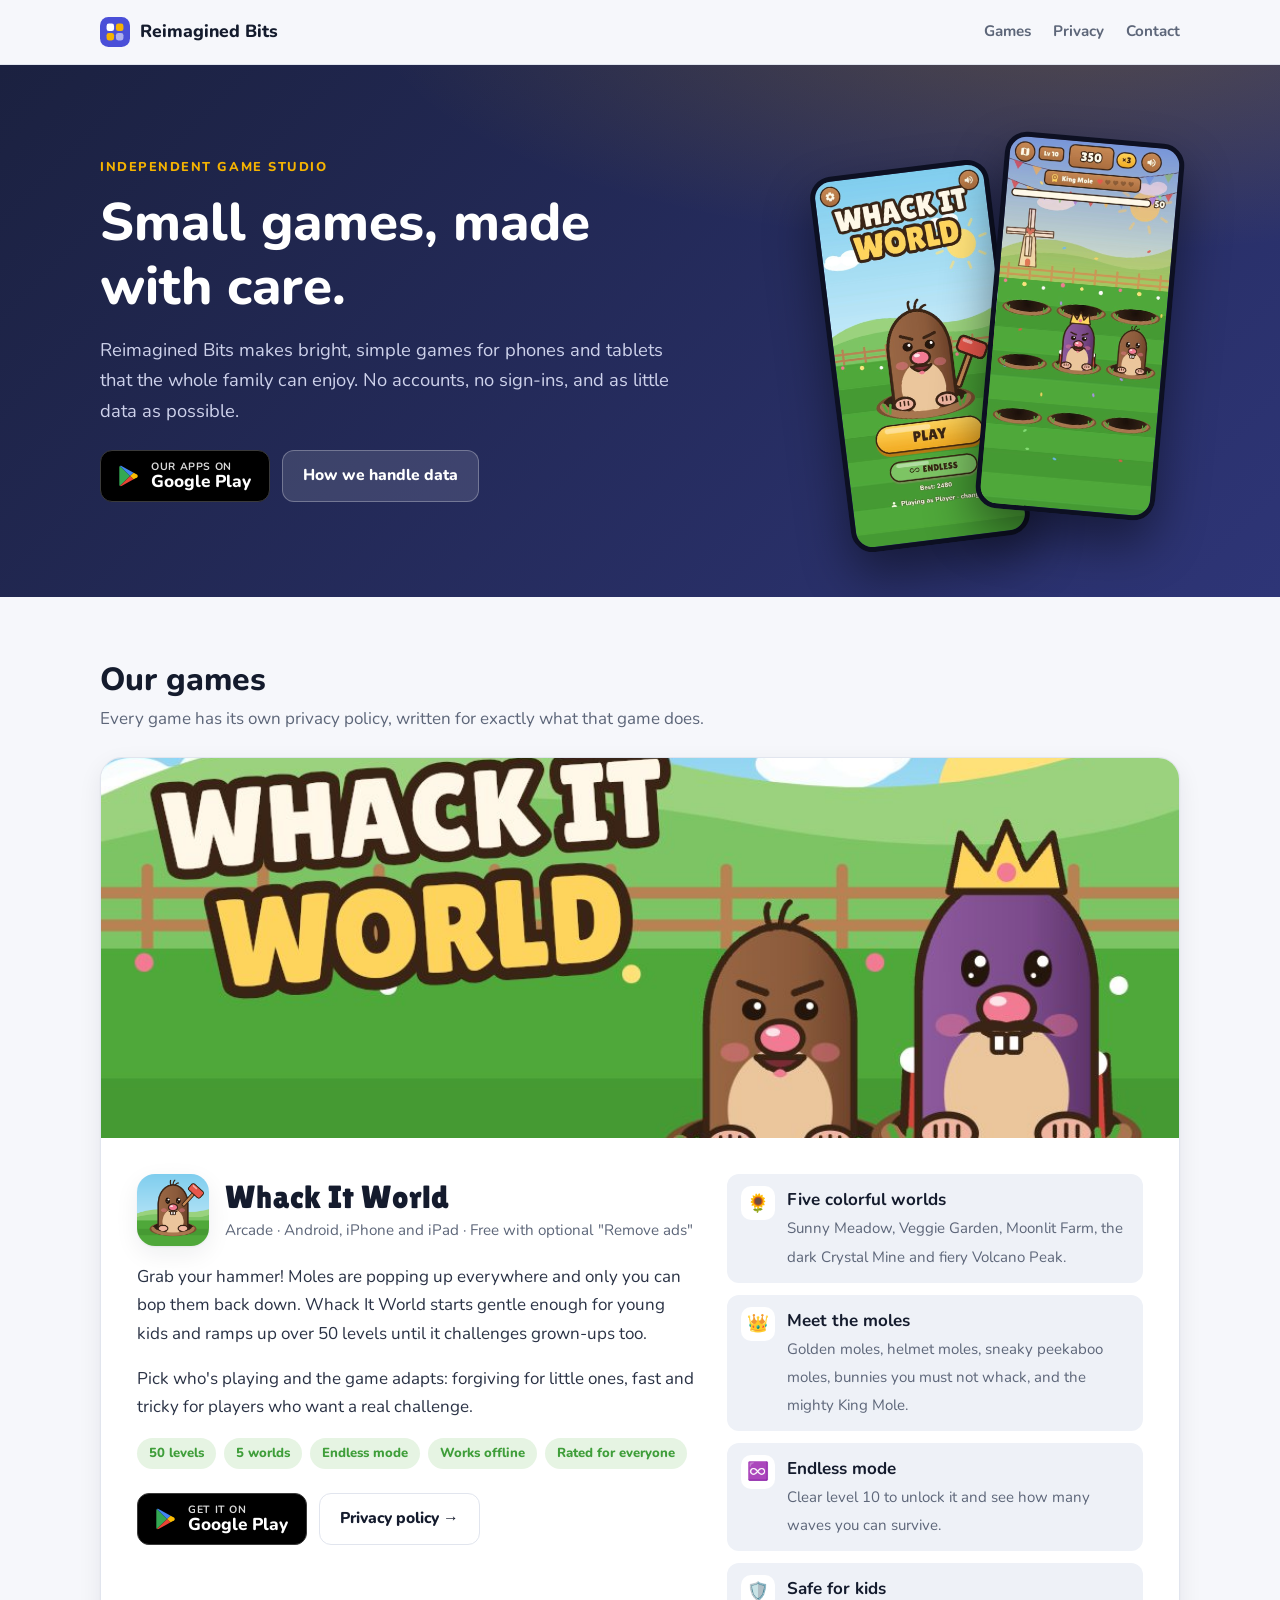
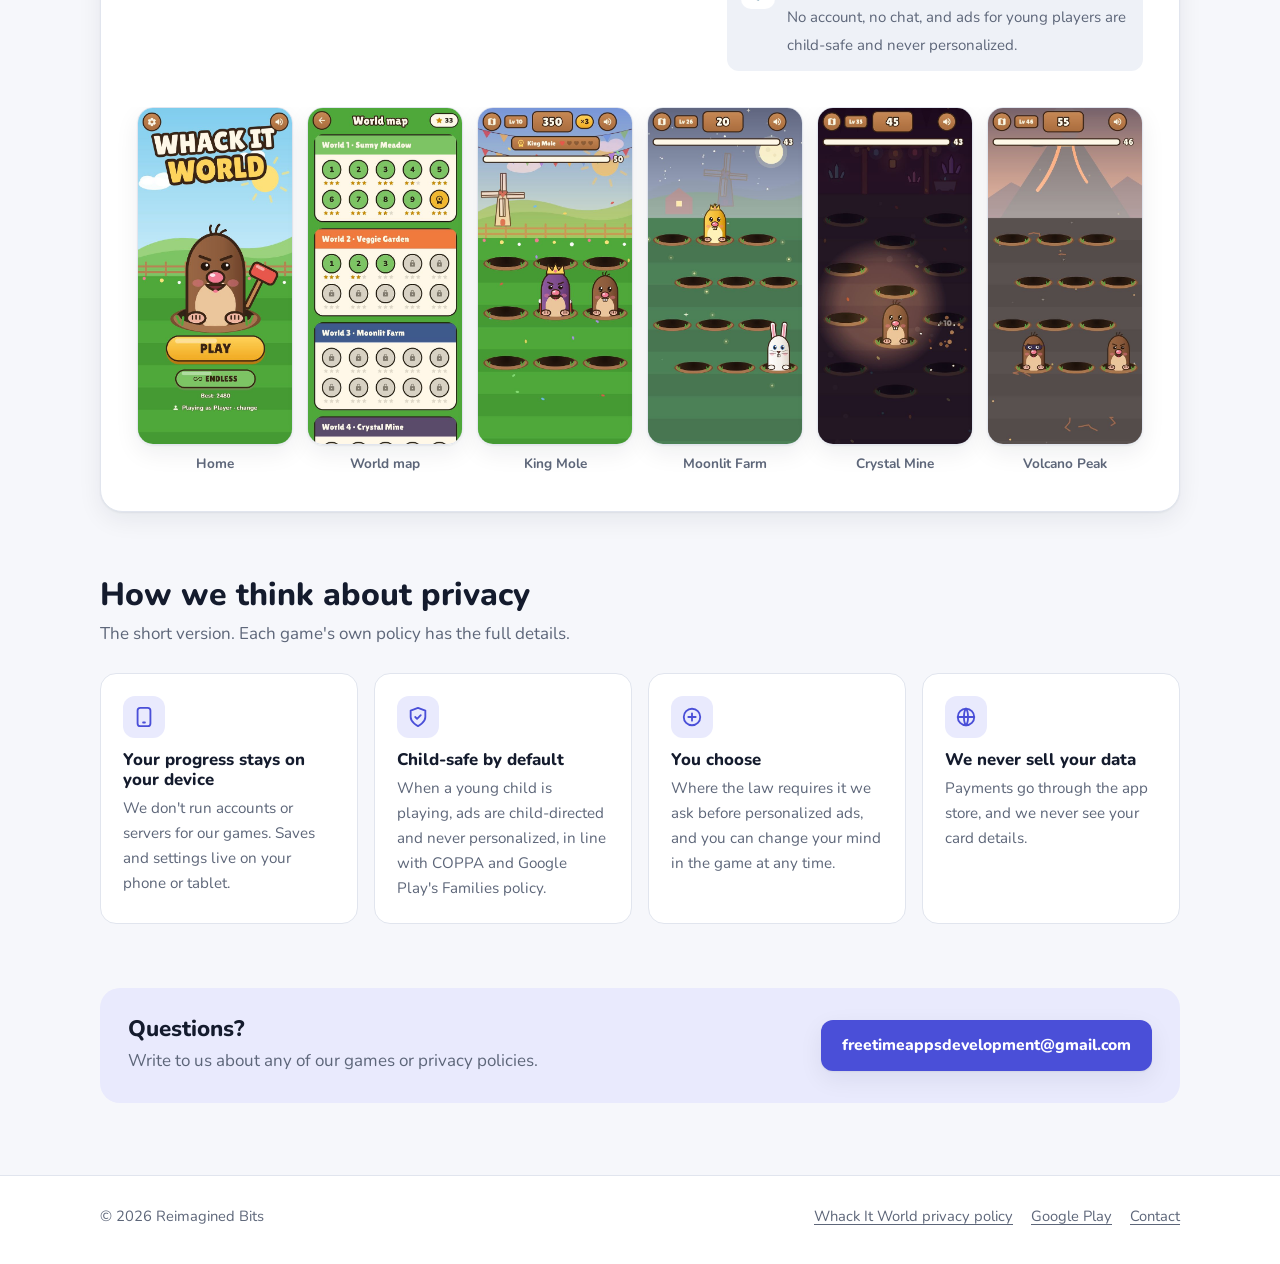
==== index.html @ 99eece85 "Redesign the index and Whack It World policy pages Index: Reimagined Bits header and hero, a Whack I" ====
<!doctype html>
<html lang="en">
<head>
  <meta charset="utf-8">
  <meta name="viewport" content="width=device-width, initial-scale=1">
  <title>Reimagined Bits · Games and privacy</title>
  <meta name="description" content="Reimagined Bits makes family-friendly games for phones and tablets. Find our games and their privacy policies here.">
  <meta property="og:title" content="Reimagined Bits">
  <meta property="og:description" content="Family-friendly games for phones and tablets, and their privacy policies.">
  <meta property="og:image" content="whack-it-world/img/feature.jpg">
  <link rel="icon" href="whack-it-world/img/icon-64.png">
  <link rel="preload" href="assets/fonts/nunito-400.woff2" as="font" type="font/woff2" crossorigin>
  <link rel="stylesheet" href="assets/style.css">
</head>
<body>
<a class="skip" href="#main">Skip to content</a>

<header class="site-header">
  <div class="wrap">
    <a class="brand" href="./" aria-label="Reimagined Bits home">
      <svg viewBox="0 0 32 32" aria-hidden="true"><rect width="32" height="32" rx="9" fill="#4a4fd8"/><rect x="7" y="7" width="8" height="8" rx="2.5" fill="#fff"/><rect x="17" y="7" width="8" height="8" rx="2.5" fill="#f5b301"/><rect x="7" y="17" width="8" height="8" rx="2.5" fill="#f5b301"/><rect x="17" y="17" width="8" height="8" rx="2.5" fill="#fff" opacity=".55"/></svg>
      Reimagined Bits
    </a>
    <nav class="nav" aria-label="Main">
      <a href="#games">Games</a>
      <a href="#privacy">Privacy</a>
      <a class="hide-sm" href="#contact">Contact</a>
    </nav>
  </div>
</header>

<main id="main">
  <section class="hero">
    <div class="wrap">
      <div>
      <span class="eyebrow">Independent game studio</span>
      <h1>Small games, made with care.</h1>
      <p>Reimagined Bits makes bright, simple games for phones and tablets that the whole family can enjoy. No accounts, no sign-ins, and as little data as possible.</p>
      <div class="actions">
        <a class="btn btn-play" href="https://play.google.com/store/apps/developer?id=Reimagined+Bits" rel="noopener">
          <svg viewBox="0 0 24 24" aria-hidden="true"><path d="M4.5 2.8 14 12l-9.5 9.2c-.3-.2-.5-.6-.5-1V3.8c0-.4.2-.8.5-1Z" fill="#34a853"/><path d="m17.2 8.9-3.2 3.1L4.5 2.8l.2-.1c.4-.2.9-.2 1.3 0Z" fill="#4285f4"/><path d="m17.2 15.1-11.2 6.2c-.4.2-.9.2-1.3 0l-.2-.1L14 12Z" fill="#ea4335"/><path d="M20.3 10.6c.9.5.9 2.3 0 2.8l-3.1 1.7L14 12l3.2-3.1Z" fill="#fbbc04"/></svg>
          <div><small>Our apps on</small><span>Google Play</span></div>
        </a>
        <a class="btn btn-light" href="#privacy">How we handle data</a>
      </div>
      </div>
      <div class="hero-art" aria-hidden="true">
        <img src="whack-it-world/img/shot-home.jpg" alt="" width="540" height="1169">
        <img src="whack-it-world/img/shot-king.jpg" alt="" width="540" height="1169">
      </div>
    </div>
  </section>

  <section id="games" class="section">
    <div class="wrap">
      <div class="section-head">
        <h2>Our games</h2>
        <p>Every game has its own privacy policy, written for exactly what that game does.</p>
      </div>

      <article class="game-card">
        <div class="banner"><img src="whack-it-world/img/feature.jpg" alt="Whack It World title art: a brown mole and the purple King Mole popping out of their holes in a sunny meadow" width="1024" height="500"></div>
        <div class="game-body">
          <div>
            <div class="game-title">
              <img src="whack-it-world/img/icon.png" alt="" width="72" height="72">
              <div>
                <h3>Whack It World</h3>
                <p class="sub">Arcade · Android, iPhone and iPad · Free with optional "Remove ads"</p>
              </div>
            </div>
            <p>Grab your hammer! Moles are popping up everywhere and only you can bop them back down. Whack It World starts gentle enough for young kids and ramps up over 50 levels until it challenges grown-ups too.</p>
            <p>Pick who's playing and the game adapts: forgiving for little ones, fast and tricky for players who want a real challenge.</p>
            <ul class="tags">
              <li>50 levels</li><li>5 worlds</li><li>Endless mode</li><li>Works offline</li><li>Rated for everyone</li>
            </ul>
            <div class="actions">
              <a class="btn btn-play" href="https://play.google.com/store/apps/details?id=com.reimaginedbits.whackitworld" rel="noopener">
                <svg viewBox="0 0 24 24" aria-hidden="true"><path d="M4.5 2.8 14 12l-9.5 9.2c-.3-.2-.5-.6-.5-1V3.8c0-.4.2-.8.5-1Z" fill="#34a853"/><path d="m17.2 8.9-3.2 3.1L4.5 2.8l.2-.1c.4-.2.9-.2 1.3 0Z" fill="#4285f4"/><path d="m17.2 15.1-11.2 6.2c-.4.2-.9.2-1.3 0l-.2-.1L14 12Z" fill="#ea4335"/><path d="M20.3 10.6c.9.5.9 2.3 0 2.8l-3.1 1.7L14 12l3.2-3.1Z" fill="#fbbc04"/></svg>
                <div><small>Get it on</small><span>Google Play</span></div>
              </a>
              <a class="btn btn-ghost" href="whack-it-world/">Privacy policy &rarr;</a>
            </div>
          </div>
          <ul class="features">
            <li><span class="dot" aria-hidden="true">🌻</span><div><b>Five colorful worlds</b><span>Sunny Meadow, Veggie Garden, Moonlit Farm, the dark Crystal Mine and fiery Volcano Peak.</span></div></li>
            <li><span class="dot" aria-hidden="true">👑</span><div><b>Meet the moles</b><span>Golden moles, helmet moles, sneaky peekaboo moles, bunnies you must not whack, and the mighty King Mole.</span></div></li>
            <li><span class="dot" aria-hidden="true">♾️</span><div><b>Endless mode</b><span>Clear level 10 to unlock it and see how many waves you can survive.</span></div></li>
            <li><span class="dot" aria-hidden="true">🛡️</span><div><b>Safe for kids</b><span>No account, no chat, and ads for young players are child-safe and never personalized.</span></div></li>
          </ul>
        </div>
        <div class="shots" role="list" aria-label="Whack It World screenshots">
          <figure role="listitem"><img src="whack-it-world/img/shot-home.jpg" alt="Home screen with the Play and Endless buttons" width="540" height="1169" loading="lazy"><figcaption>Home</figcaption></figure>
          <figure role="listitem"><img src="whack-it-world/img/shot-map.jpg" alt="World map with levels and stars" width="540" height="1169" loading="lazy"><figcaption>World map</figcaption></figure>
          <figure role="listitem"><img src="whack-it-world/img/shot-king.jpg" alt="King Mole boss level in Sunny Meadow" width="540" height="1169" loading="lazy"><figcaption>King Mole</figcaption></figure>
          <figure role="listitem"><img src="whack-it-world/img/shot-night.jpg" alt="Moonlit Farm level at night with a bunny" width="540" height="1169" loading="lazy"><figcaption>Moonlit Farm</figcaption></figure>
          <figure role="listitem"><img src="whack-it-world/img/shot-mine.jpg" alt="Crystal Mine level lit by a lantern" width="540" height="1169" loading="lazy"><figcaption>Crystal Mine</figcaption></figure>
          <figure role="listitem"><img src="whack-it-world/img/shot-volcano.jpg" alt="Volcano Peak level" width="540" height="1169" loading="lazy"><figcaption>Volcano Peak</figcaption></figure>
        </div>
      </article>
      <!-- Add the next game here: copy the <article class="game-card"> block above. -->
    </div>
  </section>

  <section id="privacy" class="section">
    <div class="wrap">
      <div class="section-head">
        <h2>How we think about privacy</h2>
        <p>The short version. Each game's own policy has the full details.</p>
      </div>
      <div class="grid">
        <div class="tile">
          <div class="ico"><svg viewBox="0 0 24 24" fill="none" stroke="currentColor" stroke-width="2" stroke-linecap="round" stroke-linejoin="round" aria-hidden="true"><rect x="5" y="2" width="14" height="20" rx="3"/><path d="M11 18h2"/></svg></div>
          <h3>Your progress stays on your device</h3>
          <p>We don't run accounts or servers for our games. Saves and settings live on your phone or tablet.</p>
        </div>
        <div class="tile">
          <div class="ico"><svg viewBox="0 0 24 24" fill="none" stroke="currentColor" stroke-width="2" stroke-linecap="round" stroke-linejoin="round" aria-hidden="true"><path d="M12 22s8-4 8-10V5l-8-3-8 3v7c0 6 8 10 8 10Z"/><path d="m9 12 2 2 4-4"/></svg></div>
          <h3>Child-safe by default</h3>
          <p>When a young child is playing, ads are child-directed and never personalized, in line with COPPA and Google Play's Families policy.</p>
        </div>
        <div class="tile">
          <div class="ico"><svg viewBox="0 0 24 24" fill="none" stroke="currentColor" stroke-width="2" stroke-linecap="round" stroke-linejoin="round" aria-hidden="true"><circle cx="12" cy="12" r="9"/><path d="M8 12h8M12 8v8"/></svg></div>
          <h3>You choose</h3>
          <p>Where the law requires it we ask before personalized ads, and you can change your mind in the game at any time.</p>
        </div>
        <div class="tile">
          <div class="ico"><svg viewBox="0 0 24 24" fill="none" stroke="currentColor" stroke-width="2" stroke-linecap="round" stroke-linejoin="round" aria-hidden="true"><path d="M3 12h18M12 3c3 3.5 3 14.5 0 18M12 3c-3 3.5-3 14.5 0 18"/><circle cx="12" cy="12" r="9"/></svg></div>
          <h3>We never sell your data</h3>
          <p>Payments go through the app store, and we never see your card details.</p>
        </div>
      </div>
    </div>
  </section>

  <section id="contact" class="section">
    <div class="wrap">
      <div class="contact-card">
        <div>
          <h2>Questions?</h2>
          <p>Write to us about any of our games or privacy policies.</p>
        </div>
        <a class="btn btn-primary" href="mailto:freetimeappsdevelopment@gmail.com">freetimeappsdevelopment@gmail.com</a>
      </div>
    </div>
  </section>
</main>

<footer class="site-footer">
  <div class="wrap">
    <div>© 2026 Reimagined Bits</div>
    <div class="links">
      <a href="whack-it-world/">Whack It World privacy policy</a>
      <a href="https://play.google.com/store/apps/developer?id=Reimagined+Bits" rel="noopener">Google Play</a>
      <a href="mailto:freetimeappsdevelopment@gmail.com">Contact</a>
    </div>
  </div>
</footer>
</body>
</html>
---- assets/style.css ----
/* Reimagined Bits privacy pages. One stylesheet for the index and every app policy. */

@font-face { font-family: "Nunito"; font-weight: 400; font-display: swap; src: url("fonts/nunito-400.woff2") format("woff2"); }
@font-face { font-family: "Nunito"; font-weight: 700; font-display: swap; src: url("fonts/nunito-700.woff2") format("woff2"); }
@font-face { font-family: "Nunito"; font-weight: 800; font-display: swap; src: url("fonts/nunito-800.woff2") format("woff2"); }
@font-face { font-family: "Lilita One"; font-weight: 400; font-display: swap; src: url("fonts/lilita-one.woff2") format("woff2"); }

:root {
  --bg: #f6f7fb;
  --surface: #ffffff;
  --surface-2: #eef1f7;
  --ink: #141b2d;
  --text: #2a3245;
  --muted: #5d6679;
  --border: #e1e5ee;
  --brand: #4a4fd8;
  --brand-ink: #ffffff;
  --brand-soft: #e9eafd;
  --accent: #f5b301;
  --game: #3f9e3a;
  --game-soft: #e6f4e3;
  --hero-from: #1b2140;
  --hero-to: #2e3577;
  --shadow: 0 1px 2px rgba(20, 27, 45, .06), 0 8px 24px rgba(20, 27, 45, .07);
  --radius: 16px;
  --font: "Nunito", -apple-system, BlinkMacSystemFont, "Segoe UI", Roboto, Helvetica, Arial, sans-serif;
  --display: "Lilita One", var(--font);
  color-scheme: light dark;
}
@media (prefers-color-scheme: dark) {
  :root {
    --bg: #0f1320;
    --surface: #171c2c;
    --surface-2: #1f2538;
    --ink: #f2f4fa;
    --text: #d5dae6;
    --muted: #9aa3b8;
    --border: #2a3147;
    --brand: #8f93ff;
    --brand-ink: #10132a;
    --brand-soft: #232859;
    --game: #7fd17a;
    --game-soft: #1b2e22;
    --hero-from: #0b0e1a;
    --hero-to: #1d2253;
    --shadow: 0 1px 2px rgba(0, 0, 0, .3), 0 8px 24px rgba(0, 0, 0, .25);
  }
}

* { box-sizing: border-box; }
html { scroll-behavior: smooth; }
body {
  margin: 0;
  background: var(--bg);
  color: var(--text);
  font: 17px/1.65 var(--font);
  -webkit-font-smoothing: antialiased;
}
img { max-width: 100%; height: auto; display: block; }
a { color: var(--brand); text-underline-offset: 3px; }
a:hover { text-decoration-thickness: 2px; }
h1, h2, h3 { color: var(--ink); line-height: 1.2; font-weight: 800; }
.wrap { max-width: 1120px; margin: 0 auto; padding: 0 20px; }
.skip { position: absolute; left: -999px; }
.skip:focus { left: 16px; top: 12px; z-index: 10; background: var(--surface); padding: 8px 12px; border-radius: 8px; }

/* Header and footer */
.site-header {
  position: sticky; top: 0; z-index: 5;
  background: color-mix(in srgb, var(--bg) 85%, transparent);
  backdrop-filter: saturate(1.4) blur(10px);
  -webkit-backdrop-filter: saturate(1.4) blur(10px);
  border-bottom: 1px solid var(--border);
}
.site-header .wrap { display: flex; align-items: center; justify-content: space-between; height: 64px; gap: 16px; }
.brand { display: flex; align-items: center; gap: 10px; color: var(--ink); text-decoration: none; font-weight: 800; font-size: 1.1rem; white-space: nowrap; }
.brand svg { width: 30px; height: 30px; flex: none; }
.nav { display: flex; gap: 22px; font-weight: 700; font-size: .95rem; }
.nav a { color: var(--muted); text-decoration: none; }
.nav a:hover { color: var(--ink); }
@media (max-width: 560px) { .nav { gap: 14px; font-size: .9rem; } .nav .hide-sm { display: none; } }

.site-footer { margin-top: 72px; border-top: 1px solid var(--border); background: var(--surface); }
.site-footer .wrap { display: flex; flex-wrap: wrap; justify-content: space-between; gap: 16px 32px; padding-top: 28px; padding-bottom: 36px; color: var(--muted); font-size: .92rem; }
.site-footer a { color: var(--muted); }
.site-footer .links { display: flex; flex-wrap: wrap; gap: 18px; }

/* Buttons */
.btn {
  display: inline-flex; align-items: center; gap: 10px;
  padding: 12px 20px; border-radius: 12px;
  font-weight: 800; font-size: .98rem; text-decoration: none;
  border: 1px solid transparent; transition: transform .15s ease, box-shadow .15s ease;
}
.btn:hover { transform: translateY(-1px); text-decoration: none; }
.btn-primary { background: var(--brand); color: var(--brand-ink); box-shadow: var(--shadow); }
.btn-ghost { background: var(--surface); color: var(--ink); border-color: var(--border); }
.btn-light { background: rgba(255,255,255,.12); color: #fff; border-color: rgba(255,255,255,.28); }
.btn-play { background: #000; color: #fff; border-color: #3a3a3a; padding: 8px 18px 8px 14px; line-height: 1.1; }
.btn-play svg { width: 26px; height: 26px; flex: none; }
.btn-play small { display: block; font-size: .66rem; font-weight: 700; letter-spacing: .06em; text-transform: uppercase; opacity: .85; }
.btn-play span { font-size: 1.08rem; }
.actions { display: flex; flex-wrap: wrap; gap: 12px; margin-top: 24px; }

/* Index hero */
.hero {
  overflow: hidden;
  background: radial-gradient(1200px 400px at 85% -10%, rgba(245,179,1,.22), transparent 60%),
              linear-gradient(135deg, var(--hero-from), var(--hero-to));
  color: #e7e9f6;
}
.hero .wrap { padding-top: 72px; padding-bottom: 80px; }
.eyebrow { display: inline-block; font-size: .8rem; font-weight: 800; letter-spacing: .12em; text-transform: uppercase; color: var(--accent); margin-bottom: 14px; }
.hero h1 { color: #fff; font-size: clamp(2.1rem, 5vw, 3.3rem); margin: 0 0 16px; max-width: 16ch; }
.hero p { font-size: 1.15rem; max-width: 56ch; margin: 0; color: #cdd1ea; }

section { scroll-margin-top: 80px; }
.section { padding-top: 64px; }
.section-head { margin-bottom: 24px; }
.section-head h2 { font-size: clamp(1.6rem, 3vw, 2rem); margin: 0 0 6px; }
.section-head p { margin: 0; color: var(--muted); }

/* Game showcase card */
.game-card { background: var(--surface); border: 1px solid var(--border); border-radius: 22px; box-shadow: var(--shadow); overflow: hidden; }
.game-card .banner { position: relative; aspect-ratio: 1024 / 500; max-height: 380px; width: 100%; overflow: hidden; background: #8fd16a; }
.game-card .banner img { width: 100%; height: 100%; object-fit: cover; }
.game-body { display: grid; grid-template-columns: 1fr; gap: 28px; padding: 28px; }
@media (min-width: 900px) { .game-body { grid-template-columns: 1.15fr .85fr; padding: 36px; } }
.game-title { display: flex; align-items: center; gap: 16px; margin-bottom: 14px; }
.game-title img { width: 72px; height: 72px; border-radius: 18px; box-shadow: var(--shadow); }
.game-title h3 { font-family: var(--display); font-weight: 400; font-size: 2rem; margin: 0; letter-spacing: .01em; }
.game-title .sub { color: var(--muted); font-size: .95rem; margin: 2px 0 0; }
.tags { display: flex; flex-wrap: wrap; gap: 8px; margin: 16px 0 0; padding: 0; list-style: none; }
.tags li { background: var(--game-soft); color: var(--game); font-weight: 800; font-size: .82rem; padding: 5px 12px; border-radius: 999px; }
.features { list-style: none; padding: 0; margin: 0; display: grid; gap: 12px; }
.features li { display: flex; gap: 12px; align-items: flex-start; background: var(--surface-2); border-radius: 12px; padding: 12px 14px; }
.features li b { color: var(--ink); display: block; }
.features li span { color: var(--muted); font-size: .94rem; }
.features .dot { flex: none; width: 34px; height: 34px; border-radius: 10px; display: grid; place-items: center; font-size: 1.1rem; background: var(--surface); }

/* Screenshot strip */
.shots { display: grid; grid-auto-flow: column; grid-auto-columns: minmax(150px, 1fr); gap: 14px; overflow-x: auto; padding: 4px 4px 14px; scroll-snap-type: x mandatory; }
.shots figure { margin: 0; scroll-snap-align: start; }
.shots img { border-radius: 16px; border: 1px solid var(--border); box-shadow: var(--shadow); aspect-ratio: 1242 / 2688; object-fit: cover; width: 100%; }
.shots figcaption { text-align: center; font-size: .85rem; color: var(--muted); margin-top: 8px; font-weight: 700; }
.game-card .shots { padding: 0 28px 28px; }
@media (min-width: 900px) { .game-card .shots { padding: 0 36px 36px; } }

/* Principles grid */
.grid { display: grid; gap: 16px; grid-template-columns: repeat(auto-fit, minmax(230px, 1fr)); }
.tile { background: var(--surface); border: 1px solid var(--border); border-radius: var(--radius); padding: 22px; }
.tile .ico { width: 42px; height: 42px; border-radius: 12px; display: grid; place-items: center; background: var(--brand-soft); color: var(--brand); margin-bottom: 12px; }
.tile .ico svg { width: 22px; height: 22px; }
.tile h3 { font-size: 1.05rem; margin: 0 0 6px; }
.tile p { margin: 0; color: var(--muted); font-size: .95rem; }
.contact-card { display: flex; flex-wrap: wrap; align-items: center; justify-content: space-between; gap: 18px; background: var(--brand-soft); border-radius: 20px; padding: 28px; }
.contact-card h2 { margin: 0 0 4px; font-size: 1.4rem; }
.contact-card p { margin: 0; color: var(--muted); }

/* Policy page */
.policy-hero { background: linear-gradient(180deg, #8ccf5c 0%, #4ba43f 100%); color: #fff; position: relative; overflow: hidden; }
.policy-hero::after { content: ""; position: absolute; inset: auto 0 0 0; height: 38%; background: linear-gradient(180deg, transparent, rgba(0,0,0,.18)); pointer-events: none; }
.policy-hero .wrap { position: relative; z-index: 1; display: grid; gap: 28px; align-items: center; padding-top: 44px; padding-bottom: 48px; }
@media (min-width: 860px) { .policy-hero .wrap { grid-template-columns: 1fr 1fr; padding-top: 56px; padding-bottom: 60px; } }
.crumbs { font-size: .9rem; font-weight: 700; margin-bottom: 18px; }
.crumbs a { color: #fff; opacity: .9; }
.policy-hero .app { display: flex; align-items: center; gap: 14px; margin-bottom: 12px; }
.policy-hero .app img { width: 60px; height: 60px; border-radius: 16px; box-shadow: 0 6px 18px rgba(0,0,0,.2); }
.policy-hero .app span { font-family: var(--display); font-size: 1.6rem; text-shadow: 0 2px 0 rgba(0,0,0,.18); }
.policy-hero h1 { color: #fff; font-size: clamp(2rem, 4.6vw, 2.9rem); margin: 0 0 10px; text-shadow: 0 2px 0 rgba(0,0,0,.12); }
.policy-hero .dates { font-weight: 700; opacity: .95; margin: 0; }
.policy-hero .art { border-radius: 20px; overflow: hidden; box-shadow: 0 18px 40px rgba(0,0,0,.25); border: 4px solid rgba(255,255,255,.7); }

.glance { margin-top: -28px; position: relative; z-index: 2; }
.glance .grid { grid-template-columns: repeat(auto-fit, minmax(210px, 1fr)); }
.glance .tile { box-shadow: var(--shadow); }
.glance .tile .ico { background: var(--game-soft); color: var(--game); }

.policy-layout { display: grid; gap: 40px; margin-top: 48px; }
@media (min-width: 980px) { .policy-layout { grid-template-columns: 240px 1fr; } }
.toc { align-self: start; }
@media (min-width: 980px) { .toc { position: sticky; top: 88px; } }
.toc h2 { font-size: .8rem; letter-spacing: .12em; text-transform: uppercase; color: var(--muted); margin: 0 0 10px; }
.toc ol { list-style: none; margin: 0; padding: 0; border-left: 2px solid var(--border); }
.toc a { display: block; padding: 5px 0 5px 14px; margin-left: -2px; border-left: 2px solid transparent; color: var(--muted); text-decoration: none; font-weight: 700; font-size: .93rem; }
.toc a:hover { color: var(--ink); border-left-color: var(--brand); }
@media (max-width: 979px) {
  .toc { background: var(--surface); border: 1px solid var(--border); border-radius: var(--radius); padding: 18px 20px; }
  .toc ol { columns: 2; column-gap: 20px; border-left: 0; }
  .toc a { padding-left: 0; border-left: 0; margin: 0; }
}
@media (max-width: 520px) { .toc ol { columns: 1; } }

.policy { min-width: 0; }
.policy > section { background: var(--surface); border: 1px solid var(--border); border-radius: var(--radius); padding: 28px; margin-bottom: 18px; }
@media (max-width: 520px) { .policy > section { padding: 22px 18px; } }
.policy h2 { font-size: 1.45rem; margin: 0 0 12px; display: flex; align-items: center; gap: 12px; }
.policy h2 .n { flex: none; width: 32px; height: 32px; border-radius: 10px; background: var(--brand-soft); color: var(--brand); display: grid; place-items: center; font-size: .95rem; }
.policy h3 { font-size: 1.08rem; margin: 22px 0 6px; }
.policy p, .policy ul { margin: 0 0 12px; }
.policy li { margin-bottom: 6px; }
.policy .lead { font-size: 1.08rem; }
.callout { background: var(--game-soft); border-radius: 12px; padding: 14px 16px; margin: 14px 0; }
.callout b { color: var(--ink); }

.with-figure { display: grid; gap: 22px; }
@media (min-width: 720px) { .with-figure { grid-template-columns: 1fr 190px; align-items: start; } }
.with-figure figure { margin: 0; }
.with-figure img { border-radius: 14px; border: 1px solid var(--border); box-shadow: var(--shadow); max-width: 220px; margin: 0 auto; }
.with-figure figcaption { font-size: .82rem; color: var(--muted); text-align: center; margin-top: 8px; }

.table-wrap { overflow-x: auto; border: 1px solid var(--border); border-radius: 12px; margin: 14px 0; }
table { width: 100%; border-collapse: collapse; font-size: .94rem; min-width: 560px; }
th, td { text-align: left; vertical-align: top; padding: 11px 14px; border-bottom: 1px solid var(--border); }
tr:last-child td { border-bottom: 0; }
th { background: var(--surface-2); color: var(--ink); font-weight: 800; }
.pill { display: inline-block; font-size: .8rem; font-weight: 800; padding: 2px 10px; border-radius: 999px; background: var(--surface-2); color: var(--muted); white-space: nowrap; }
.pill.ok { background: var(--game-soft); color: var(--game); }

.gallery { margin-top: 56px; }

/* Index hero art: two tilted phones on wide screens */
.hero .wrap { display: grid; gap: 32px; align-items: center; }
.hero-art { display: none; position: relative; height: 380px; }
@media (min-width: 900px) {
  .hero .wrap { grid-template-columns: 1.1fr .9fr; }
  .hero-art { display: block; }
}
.hero-art img { position: absolute; width: 180px; border-radius: 22px; border: 5px solid #0d1022; box-shadow: 0 24px 50px rgba(0,0,0,.45); }
.hero-art img:first-child { right: 170px; top: 30px; transform: rotate(-7deg); }
.hero-art img:last-child { right: 10px; top: 0; transform: rotate(5deg); }

.gallery .shots { grid-auto-columns: minmax(150px, 220px); }

@media (max-width: 560px) {
  .game-body { padding: 22px 20px; }
  .game-card .shots { padding: 0 20px 22px; }
  .game-title img { width: 56px; height: 56px; border-radius: 14px; }
  .game-title h3 { font-size: 1.6rem; }
  .glance .grid { grid-template-columns: 1fr 1fr; gap: 12px; }
  .glance .tile { padding: 16px; }
  .glance .tile p { font-size: .88rem; }
}
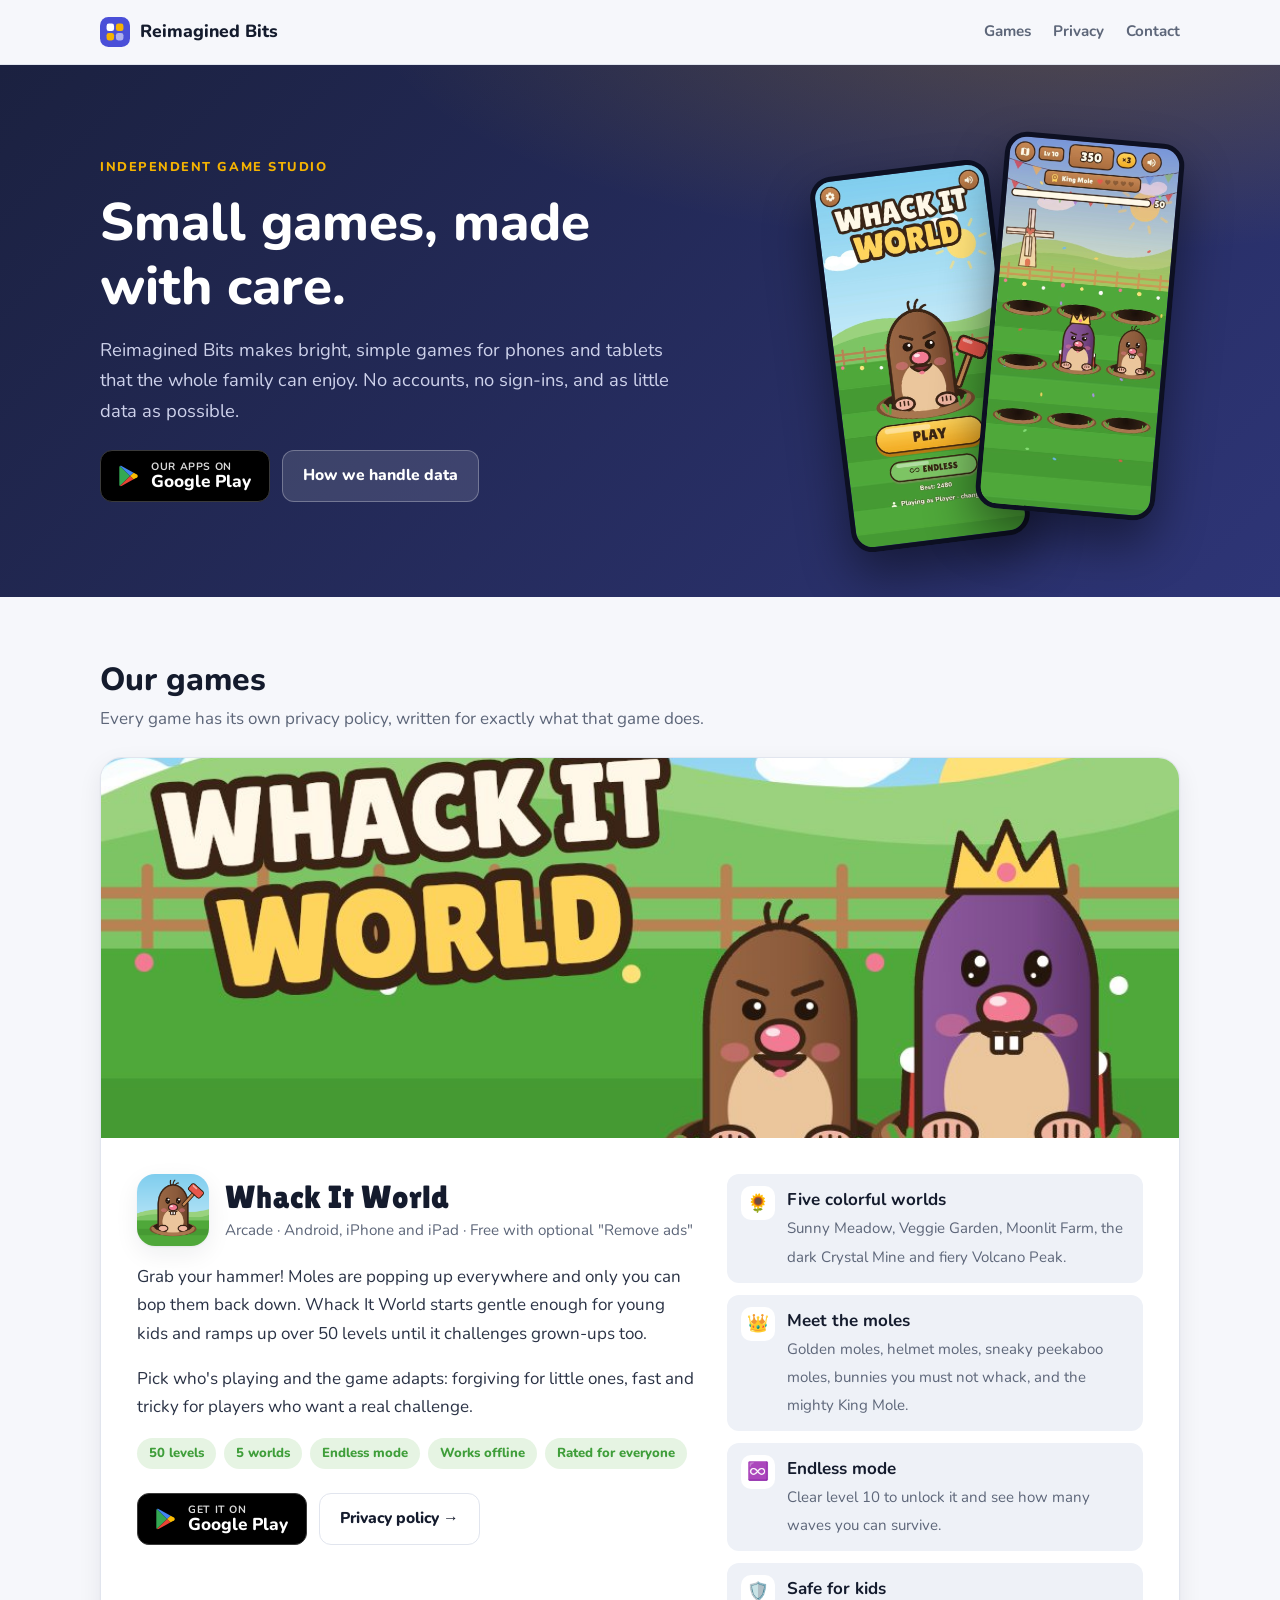
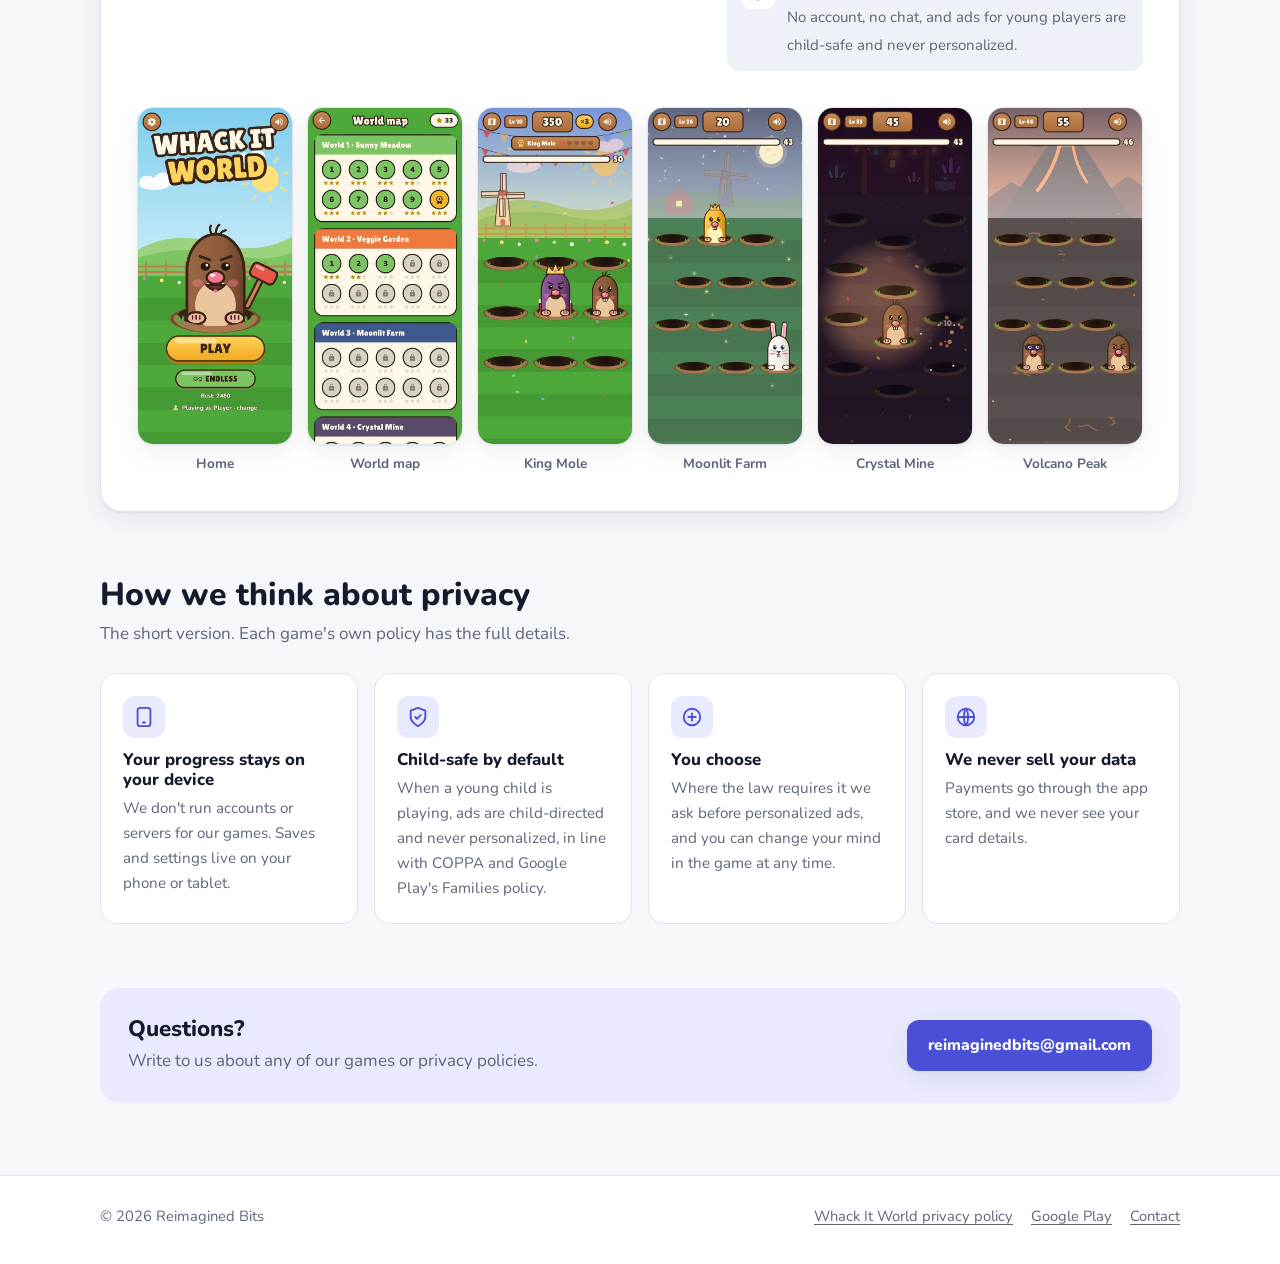
==== commit 34ceb606: "Use reimaginedbits@gmail.com as the contact email Co-Authored-By: Claude Opus 5.5 <noreply@anthropic" ====
--- a/index.html
+++ b/index.html
@@ -140,7 +140,7 @@
           <h2>Questions?</h2>
           <p>Write to us about any of our games or privacy policies.</p>
         </div>
-        <a class="btn btn-primary" href="mailto:freetimeappsdevelopment@gmail.com">freetimeappsdevelopment@gmail.com</a>
+        <a class="btn btn-primary" href="mailto:reimaginedbits@gmail.com">reimaginedbits@gmail.com</a>
       </div>
     </div>
   </section>
@@ -152,7 +152,7 @@
     <div class="links">
       <a href="whack-it-world/">Whack It World privacy policy</a>
       <a href="https://play.google.com/store/apps/developer?id=Reimagined+Bits" rel="noopener">Google Play</a>
-      <a href="mailto:freetimeappsdevelopment@gmail.com">Contact</a>
+      <a href="mailto:reimaginedbits@gmail.com">Contact</a>
     </div>
   </div>
 </footer>
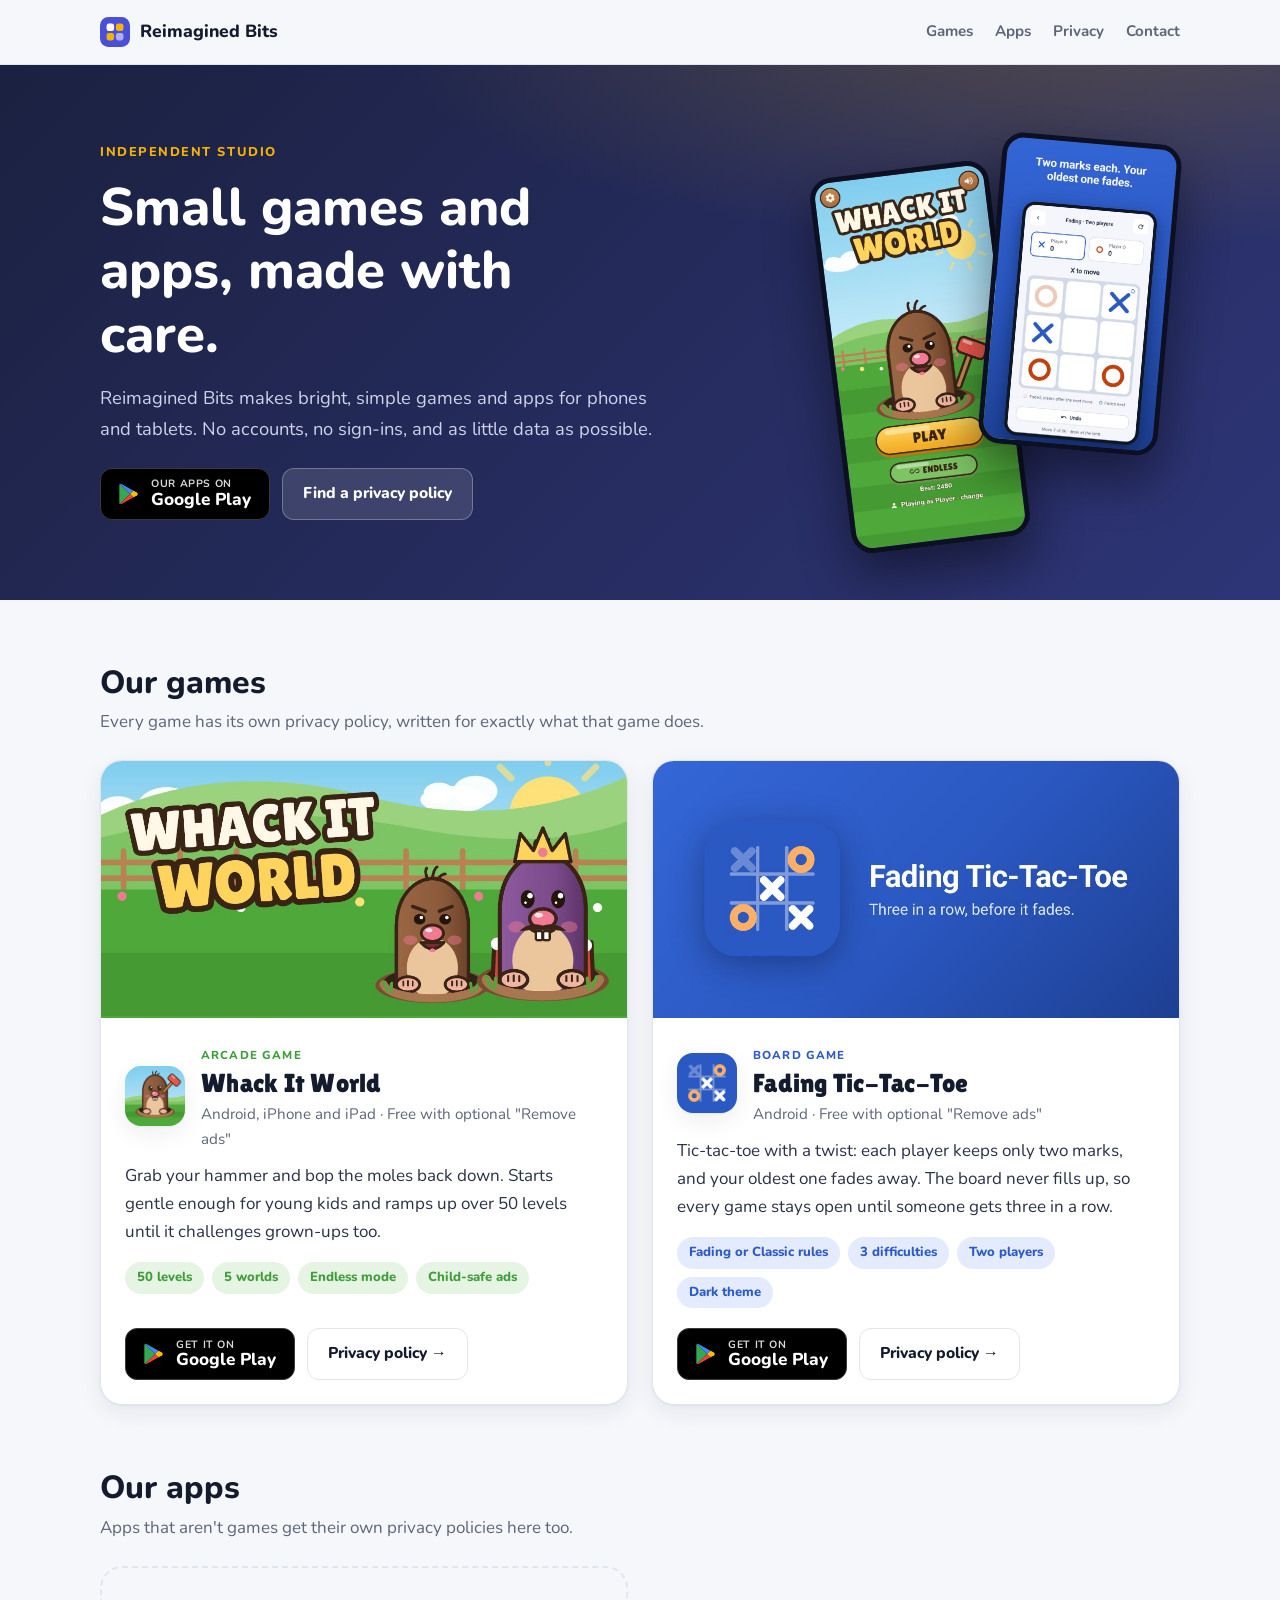
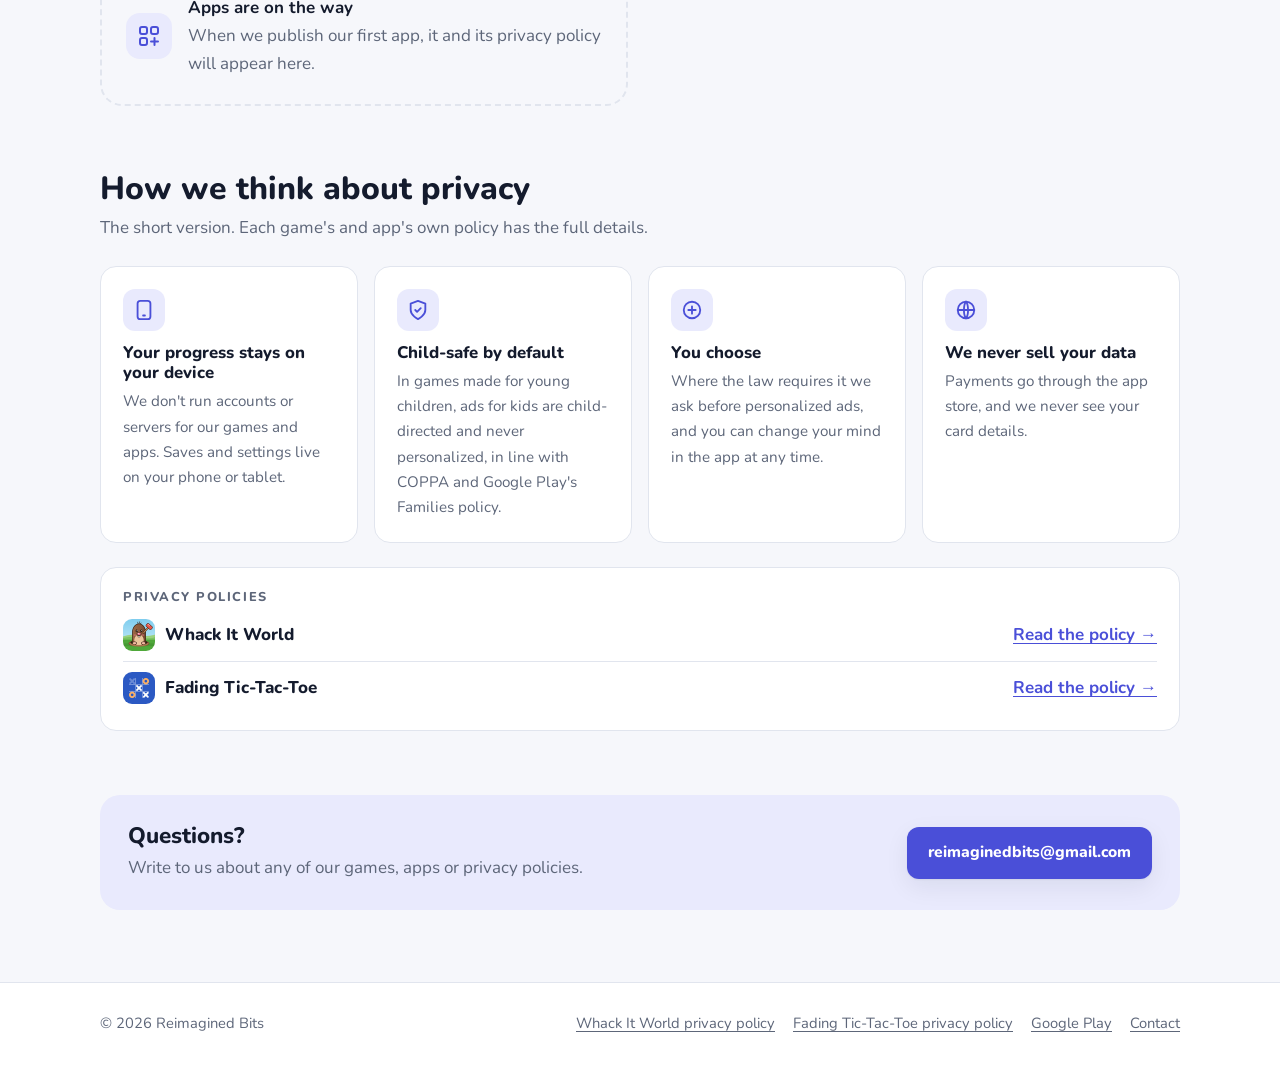
==== commit 0520d0aa: "Add Fading Tic-Tac-Toe policy and list games and apps on the index - New page fading-tic-tac-toe/ de" ====
--- a/index.html
+++ b/index.html
@@ -3,10 +3,10 @@
 <head>
   <meta charset="utf-8">
   <meta name="viewport" content="width=device-width, initial-scale=1">
-  <title>Reimagined Bits · Games and privacy</title>
-  <meta name="description" content="Reimagined Bits makes family-friendly games for phones and tablets. Find our games and their privacy policies here.">
+  <title>Reimagined Bits · Games, apps and privacy</title>
+  <meta name="description" content="Reimagined Bits makes games and apps for phones and tablets. Find them and their privacy policies here.">
   <meta property="og:title" content="Reimagined Bits">
-  <meta property="og:description" content="Family-friendly games for phones and tablets, and their privacy policies.">
+  <meta property="og:description" content="Games and apps for phones and tablets, and their privacy policies.">
   <meta property="og:image" content="whack-it-world/img/feature.jpg">
   <link rel="icon" href="whack-it-world/img/icon-64.png">
   <link rel="preload" href="assets/fonts/nunito-400.woff2" as="font" type="font/woff2" crossorigin>
@@ -23,6 +23,7 @@
     </a>
     <nav class="nav" aria-label="Main">
       <a href="#games">Games</a>
+      <a href="#apps">Apps</a>
       <a href="#privacy">Privacy</a>
       <a class="hide-sm" href="#contact">Contact</a>
     </nav>
@@ -33,20 +34,20 @@
   <section class="hero">
     <div class="wrap">
       <div>
-      <span class="eyebrow">Independent game studio</span>
-      <h1>Small games, made with care.</h1>
-      <p>Reimagined Bits makes bright, simple games for phones and tablets that the whole family can enjoy. No accounts, no sign-ins, and as little data as possible.</p>
+      <span class="eyebrow">Independent studio</span>
+      <h1>Small games and apps, made with care.</h1>
+      <p>Reimagined Bits makes bright, simple games and apps for phones and tablets. No accounts, no sign-ins, and as little data as possible.</p>
       <div class="actions">
         <a class="btn btn-play" href="https://play.google.com/store/apps/developer?id=Reimagined+Bits" rel="noopener">
           <svg viewBox="0 0 24 24" aria-hidden="true"><path d="M4.5 2.8 14 12l-9.5 9.2c-.3-.2-.5-.6-.5-1V3.8c0-.4.2-.8.5-1Z" fill="#34a853"/><path d="m17.2 8.9-3.2 3.1L4.5 2.8l.2-.1c.4-.2.9-.2 1.3 0Z" fill="#4285f4"/><path d="m17.2 15.1-11.2 6.2c-.4.2-.9.2-1.3 0l-.2-.1L14 12Z" fill="#ea4335"/><path d="M20.3 10.6c.9.5.9 2.3 0 2.8l-3.1 1.7L14 12l3.2-3.1Z" fill="#fbbc04"/></svg>
           <div><small>Our apps on</small><span>Google Play</span></div>
         </a>
-        <a class="btn btn-light" href="#privacy">How we handle data</a>
+        <a class="btn btn-light" href="#privacy">Find a privacy policy</a>
       </div>
       </div>
       <div class="hero-art" aria-hidden="true">
         <img src="whack-it-world/img/shot-home.jpg" alt="" width="540" height="1169">
-        <img src="whack-it-world/img/shot-king.jpg" alt="" width="540" height="1169">
+        <img src="fading-tic-tac-toe/img/shot-fading.jpg" alt="" width="540" height="960">
       </div>
     </div>
   </section>
@@ -58,21 +59,22 @@
         <p>Every game has its own privacy policy, written for exactly what that game does.</p>
       </div>
 
-      <article class="game-card">
-        <div class="banner"><img src="whack-it-world/img/feature.jpg" alt="Whack It World title art: a brown mole and the purple King Mole popping out of their holes in a sunny meadow" width="1024" height="500"></div>
-        <div class="game-body">
-          <div>
+      <div class="catalog">
+        <!-- One <article class="product-card"> per game. Copy a card to add the next game. -->
+        <article class="product-card">
+          <a class="banner" href="whack-it-world/" tabindex="-1" aria-hidden="true"><img src="whack-it-world/img/feature.jpg" alt="" width="1024" height="500" loading="lazy"></a>
+          <div class="product-body">
             <div class="game-title">
-              <img src="whack-it-world/img/icon.png" alt="" width="72" height="72">
+              <img src="whack-it-world/img/icon.png" alt="" width="60" height="60">
               <div>
+                <span class="kind">Arcade game</span>
                 <h3>Whack It World</h3>
-                <p class="sub">Arcade · Android, iPhone and iPad · Free with optional "Remove ads"</p>
+                <p class="sub">Android, iPhone and iPad · Free with optional "Remove ads"</p>
               </div>
             </div>
-            <p>Grab your hammer! Moles are popping up everywhere and only you can bop them back down. Whack It World starts gentle enough for young kids and ramps up over 50 levels until it challenges grown-ups too.</p>
-            <p>Pick who's playing and the game adapts: forgiving for little ones, fast and tricky for players who want a real challenge.</p>
+            <p>Grab your hammer and bop the moles back down. Starts gentle enough for young kids and ramps up over 50 levels until it challenges grown-ups too.</p>
             <ul class="tags">
-              <li>50 levels</li><li>5 worlds</li><li>Endless mode</li><li>Works offline</li><li>Rated for everyone</li>
+              <li>50 levels</li><li>5 worlds</li><li>Endless mode</li><li>Child-safe ads</li>
             </ul>
             <div class="actions">
               <a class="btn btn-play" href="https://play.google.com/store/apps/details?id=com.reimaginedbits.whackitworld" rel="noopener">
@@ -82,23 +84,54 @@
               <a class="btn btn-ghost" href="whack-it-world/">Privacy policy &rarr;</a>
             </div>
           </div>
-          <ul class="features">
-            <li><span class="dot" aria-hidden="true">🌻</span><div><b>Five colorful worlds</b><span>Sunny Meadow, Veggie Garden, Moonlit Farm, the dark Crystal Mine and fiery Volcano Peak.</span></div></li>
-            <li><span class="dot" aria-hidden="true">👑</span><div><b>Meet the moles</b><span>Golden moles, helmet moles, sneaky peekaboo moles, bunnies you must not whack, and the mighty King Mole.</span></div></li>
-            <li><span class="dot" aria-hidden="true">♾️</span><div><b>Endless mode</b><span>Clear level 10 to unlock it and see how many waves you can survive.</span></div></li>
-            <li><span class="dot" aria-hidden="true">🛡️</span><div><b>Safe for kids</b><span>No account, no chat, and ads for young players are child-safe and never personalized.</span></div></li>
-          </ul>
-        </div>
-        <div class="shots" role="list" aria-label="Whack It World screenshots">
-          <figure role="listitem"><img src="whack-it-world/img/shot-home.jpg" alt="Home screen with the Play and Endless buttons" width="540" height="1169" loading="lazy"><figcaption>Home</figcaption></figure>
-          <figure role="listitem"><img src="whack-it-world/img/shot-map.jpg" alt="World map with levels and stars" width="540" height="1169" loading="lazy"><figcaption>World map</figcaption></figure>
-          <figure role="listitem"><img src="whack-it-world/img/shot-king.jpg" alt="King Mole boss level in Sunny Meadow" width="540" height="1169" loading="lazy"><figcaption>King Mole</figcaption></figure>
-          <figure role="listitem"><img src="whack-it-world/img/shot-night.jpg" alt="Moonlit Farm level at night with a bunny" width="540" height="1169" loading="lazy"><figcaption>Moonlit Farm</figcaption></figure>
-          <figure role="listitem"><img src="whack-it-world/img/shot-mine.jpg" alt="Crystal Mine level lit by a lantern" width="540" height="1169" loading="lazy"><figcaption>Crystal Mine</figcaption></figure>
-          <figure role="listitem"><img src="whack-it-world/img/shot-volcano.jpg" alt="Volcano Peak level" width="540" height="1169" loading="lazy"><figcaption>Volcano Peak</figcaption></figure>
-        </div>
-      </article>
-      <!-- Add the next game here: copy the <article class="game-card"> block above. -->
+        </article>
+
+        <article class="product-card theme-blue">
+          <a class="banner" href="fading-tic-tac-toe/" tabindex="-1" aria-hidden="true"><img src="fading-tic-tac-toe/img/feature.jpg" alt="" width="1024" height="500" loading="lazy"></a>
+          <div class="product-body">
+            <div class="game-title">
+              <img src="fading-tic-tac-toe/img/icon.png" alt="" width="60" height="60">
+              <div>
+                <span class="kind">Board game</span>
+                <h3>Fading Tic-Tac-Toe</h3>
+                <p class="sub">Android · Free with optional "Remove ads"</p>
+              </div>
+            </div>
+            <p>Tic-tac-toe with a twist: each player keeps only two marks, and your oldest one fades away. The board never fills up, so every game stays open until someone gets three in a row.</p>
+            <ul class="tags">
+              <li>Fading or Classic rules</li><li>3 difficulties</li><li>Two players</li><li>Dark theme</li>
+            </ul>
+            <div class="actions">
+              <a class="btn btn-play" href="https://play.google.com/store/apps/details?id=com.igorzhelezarski.fading_tic_tac_toe" rel="noopener">
+                <svg viewBox="0 0 24 24" aria-hidden="true"><path d="M4.5 2.8 14 12l-9.5 9.2c-.3-.2-.5-.6-.5-1V3.8c0-.4.2-.8.5-1Z" fill="#34a853"/><path d="m17.2 8.9-3.2 3.1L4.5 2.8l.2-.1c.4-.2.9-.2 1.3 0Z" fill="#4285f4"/><path d="m17.2 15.1-11.2 6.2c-.4.2-.9.2-1.3 0l-.2-.1L14 12Z" fill="#ea4335"/><path d="M20.3 10.6c.9.5.9 2.3 0 2.8l-3.1 1.7L14 12l3.2-3.1Z" fill="#fbbc04"/></svg>
+                <div><small>Get it on</small><span>Google Play</span></div>
+              </a>
+              <a class="btn btn-ghost" href="fading-tic-tac-toe/">Privacy policy &rarr;</a>
+            </div>
+          </div>
+        </article>
+      </div>
+    </div>
+  </section>
+
+  <section id="apps" class="section">
+    <div class="wrap">
+      <div class="section-head">
+        <h2>Our apps</h2>
+        <p>Apps that aren't games get their own privacy policies here too.</p>
+      </div>
+
+      <div class="catalog">
+        <!--
+          Add apps here with the same <article class="product-card"> block used for games,
+          and change <span class="kind"> to what the app is, for example "Productivity app".
+          Delete the placeholder below once the first app is listed.
+        -->
+        <div class="empty-card">
+          <div class="ico"><svg viewBox="0 0 24 24" fill="none" stroke="currentColor" stroke-width="2" stroke-linecap="round" stroke-linejoin="round" aria-hidden="true"><rect x="3" y="3" width="7" height="7" rx="2"/><rect x="14" y="3" width="7" height="7" rx="2"/><rect x="3" y="14" width="7" height="7" rx="2"/><path d="M17.5 14v7M14 17.5h7"/></svg></div>
+          <div><b>Apps are on the way</b><p>When we publish our first app, it and its privacy policy will appear here.</p></div>
+        </div>
+      </div>
     </div>
   </section>
 
@@ -106,23 +139,23 @@
     <div class="wrap">
       <div class="section-head">
         <h2>How we think about privacy</h2>
-        <p>The short version. Each game's own policy has the full details.</p>
+        <p>The short version. Each game's and app's own policy has the full details.</p>
       </div>
       <div class="grid">
         <div class="tile">
           <div class="ico"><svg viewBox="0 0 24 24" fill="none" stroke="currentColor" stroke-width="2" stroke-linecap="round" stroke-linejoin="round" aria-hidden="true"><rect x="5" y="2" width="14" height="20" rx="3"/><path d="M11 18h2"/></svg></div>
           <h3>Your progress stays on your device</h3>
-          <p>We don't run accounts or servers for our games. Saves and settings live on your phone or tablet.</p>
+          <p>We don't run accounts or servers for our games and apps. Saves and settings live on your phone or tablet.</p>
         </div>
         <div class="tile">
           <div class="ico"><svg viewBox="0 0 24 24" fill="none" stroke="currentColor" stroke-width="2" stroke-linecap="round" stroke-linejoin="round" aria-hidden="true"><path d="M12 22s8-4 8-10V5l-8-3-8 3v7c0 6 8 10 8 10Z"/><path d="m9 12 2 2 4-4"/></svg></div>
           <h3>Child-safe by default</h3>
-          <p>When a young child is playing, ads are child-directed and never personalized, in line with COPPA and Google Play's Families policy.</p>
+          <p>In games made for young children, ads for kids are child-directed and never personalized, in line with COPPA and Google Play's Families policy.</p>
         </div>
         <div class="tile">
           <div class="ico"><svg viewBox="0 0 24 24" fill="none" stroke="currentColor" stroke-width="2" stroke-linecap="round" stroke-linejoin="round" aria-hidden="true"><circle cx="12" cy="12" r="9"/><path d="M8 12h8M12 8v8"/></svg></div>
           <h3>You choose</h3>
-          <p>Where the law requires it we ask before personalized ads, and you can change your mind in the game at any time.</p>
+          <p>Where the law requires it we ask before personalized ads, and you can change your mind in the app at any time.</p>
         </div>
         <div class="tile">
           <div class="ico"><svg viewBox="0 0 24 24" fill="none" stroke="currentColor" stroke-width="2" stroke-linecap="round" stroke-linejoin="round" aria-hidden="true"><path d="M3 12h18M12 3c3 3.5 3 14.5 0 18M12 3c-3 3.5-3 14.5 0 18"/><circle cx="12" cy="12" r="9"/></svg></div>
@@ -130,6 +163,14 @@
           <p>Payments go through the app store, and we never see your card details.</p>
         </div>
       </div>
+      <div class="policy-index">
+        <h3>Privacy policies</h3>
+        <ul>
+          <li><span class="name"><img src="whack-it-world/img/icon-64.png" alt="" width="32" height="32">Whack It World</span><a href="whack-it-world/">Read the policy &rarr;</a></li>
+          <li><span class="name"><img src="fading-tic-tac-toe/img/icon-64.png" alt="" width="32" height="32">Fading Tic-Tac-Toe</span><a href="fading-tic-tac-toe/">Read the policy &rarr;</a></li>
+          <!-- Add one <li> for every game and app. -->
+        </ul>
+      </div>
     </div>
   </section>
 
@@ -138,7 +179,7 @@
       <div class="contact-card">
         <div>
           <h2>Questions?</h2>
-          <p>Write to us about any of our games or privacy policies.</p>
+          <p>Write to us about any of our games, apps or privacy policies.</p>
         </div>
         <a class="btn btn-primary" href="mailto:reimaginedbits@gmail.com">reimaginedbits@gmail.com</a>
       </div>
@@ -151,6 +192,7 @@
     <div>© 2026 Reimagined Bits</div>
     <div class="links">
       <a href="whack-it-world/">Whack It World privacy policy</a>
+      <a href="fading-tic-tac-toe/">Fading Tic-Tac-Toe privacy policy</a>
       <a href="https://play.google.com/store/apps/developer?id=Reimagined+Bits" rel="noopener">Google Play</a>
       <a href="mailto:reimaginedbits@gmail.com">Contact</a>
     </div>
--- a/assets/style.css
+++ b/assets/style.css
@@ -141,7 +141,7 @@
 /* Screenshot strip */
 .shots { display: grid; grid-auto-flow: column; grid-auto-columns: minmax(150px, 1fr); gap: 14px; overflow-x: auto; padding: 4px 4px 14px; scroll-snap-type: x mandatory; }
 .shots figure { margin: 0; scroll-snap-align: start; }
-.shots img { border-radius: 16px; border: 1px solid var(--border); box-shadow: var(--shadow); aspect-ratio: 1242 / 2688; object-fit: cover; width: 100%; }
+.shots img { border-radius: 16px; border: 1px solid var(--border); box-shadow: var(--shadow); aspect-ratio: var(--shot-ratio, 1242 / 2688); object-fit: cover; width: 100%; }
 .shots figcaption { text-align: center; font-size: .85rem; color: var(--muted); margin-top: 8px; font-weight: 700; }
 .game-card .shots { padding: 0 28px 28px; }
 @media (min-width: 900px) { .game-card .shots { padding: 0 36px 36px; } }
@@ -157,8 +157,49 @@
 .contact-card h2 { margin: 0 0 4px; font-size: 1.4rem; }
 .contact-card p { margin: 0; color: var(--muted); }
 
+/* Catalog of games and apps on the index */
+.catalog { display: grid; gap: 24px; grid-template-columns: repeat(auto-fill, minmax(min(100%, 420px), 1fr)); }
+.product-card { display: flex; flex-direction: column; background: var(--surface); border: 1px solid var(--border); border-radius: 22px; box-shadow: var(--shadow); overflow: hidden; }
+.product-card .banner { display: block; aspect-ratio: 1024 / 500; background: var(--banner-bg, #8fd16a); overflow: hidden; }
+.product-card .banner img { width: 100%; height: 100%; object-fit: cover; transition: transform .3s ease; }
+.product-card .banner:hover img { transform: scale(1.03); }
+.product-body { display: flex; flex-direction: column; flex: 1; padding: 22px 24px 24px; }
+.product-body .game-title { margin-bottom: 10px; }
+.product-body .game-title img { width: 60px; height: 60px; border-radius: 16px; }
+.product-body .game-title h3 { font-size: 1.65rem; }
+.product-body > p { margin: 0 0 4px; }
+.product-body .tags { margin-top: 12px; }
+.product-body .actions { margin-top: auto; padding-top: 20px; }
+.kind { display: inline-block; font-size: .72rem; font-weight: 800; letter-spacing: .1em; text-transform: uppercase; color: var(--game); margin-bottom: 2px; }
+.empty-card { display: flex; gap: 16px; align-items: center; border: 2px dashed var(--border); border-radius: 22px; padding: 26px 24px; color: var(--muted); }
+.empty-card .ico { flex: none; width: 46px; height: 46px; border-radius: 14px; display: grid; place-items: center; background: var(--brand-soft); color: var(--brand); }
+.empty-card .ico svg { width: 24px; height: 24px; }
+.empty-card b { color: var(--ink); display: block; }
+.empty-card p { margin: 0; }
+
+/* Quick list of every policy, for store reviewers */
+.policy-index { margin-top: 24px; background: var(--surface); border: 1px solid var(--border); border-radius: var(--radius); padding: 8px 22px; }
+.policy-index h3 { font-size: .8rem; letter-spacing: .12em; text-transform: uppercase; color: var(--muted); margin: 14px 0 4px; }
+.policy-index ul { list-style: none; margin: 0 0 8px; padding: 0; }
+.policy-index li { display: flex; flex-wrap: wrap; align-items: center; justify-content: space-between; gap: 6px 16px; padding: 10px 0; border-top: 1px solid var(--border); }
+.policy-index li:first-child { border-top: 0; }
+.policy-index .name { display: flex; align-items: center; gap: 10px; font-weight: 800; color: var(--ink); }
+.policy-index .name img { width: 32px; height: 32px; border-radius: 9px; }
+.policy-index a { font-weight: 700; }
+
+/* Per-app color themes. Put the class on <body> of a policy page, or on an index card. */
+.theme-blue {
+  --hero-bg: linear-gradient(180deg, #3d73e3 0%, #1f469d 100%);
+  --banner-bg: #3366d5;
+  --game: #2c5bc9;
+  --game-soft: #e4ebfc;
+}
+@media (prefers-color-scheme: dark) {
+  .theme-blue { --game: #93b2ff; --game-soft: #1c2747; }
+}
+
 /* Policy page */
-.policy-hero { background: linear-gradient(180deg, #8ccf5c 0%, #4ba43f 100%); color: #fff; position: relative; overflow: hidden; }
+.policy-hero { background: var(--hero-bg, linear-gradient(180deg, #8ccf5c 0%, #4ba43f 100%)); color: #fff; position: relative; overflow: hidden; }
 .policy-hero::after { content: ""; position: absolute; inset: auto 0 0 0; height: 38%; background: linear-gradient(180deg, transparent, rgba(0,0,0,.18)); pointer-events: none; }
 .policy-hero .wrap { position: relative; z-index: 1; display: grid; gap: 28px; align-items: center; padding-top: 44px; padding-bottom: 48px; }
 @media (min-width: 860px) { .policy-hero .wrap { grid-template-columns: 1fr 1fr; padding-top: 56px; padding-bottom: 60px; } }
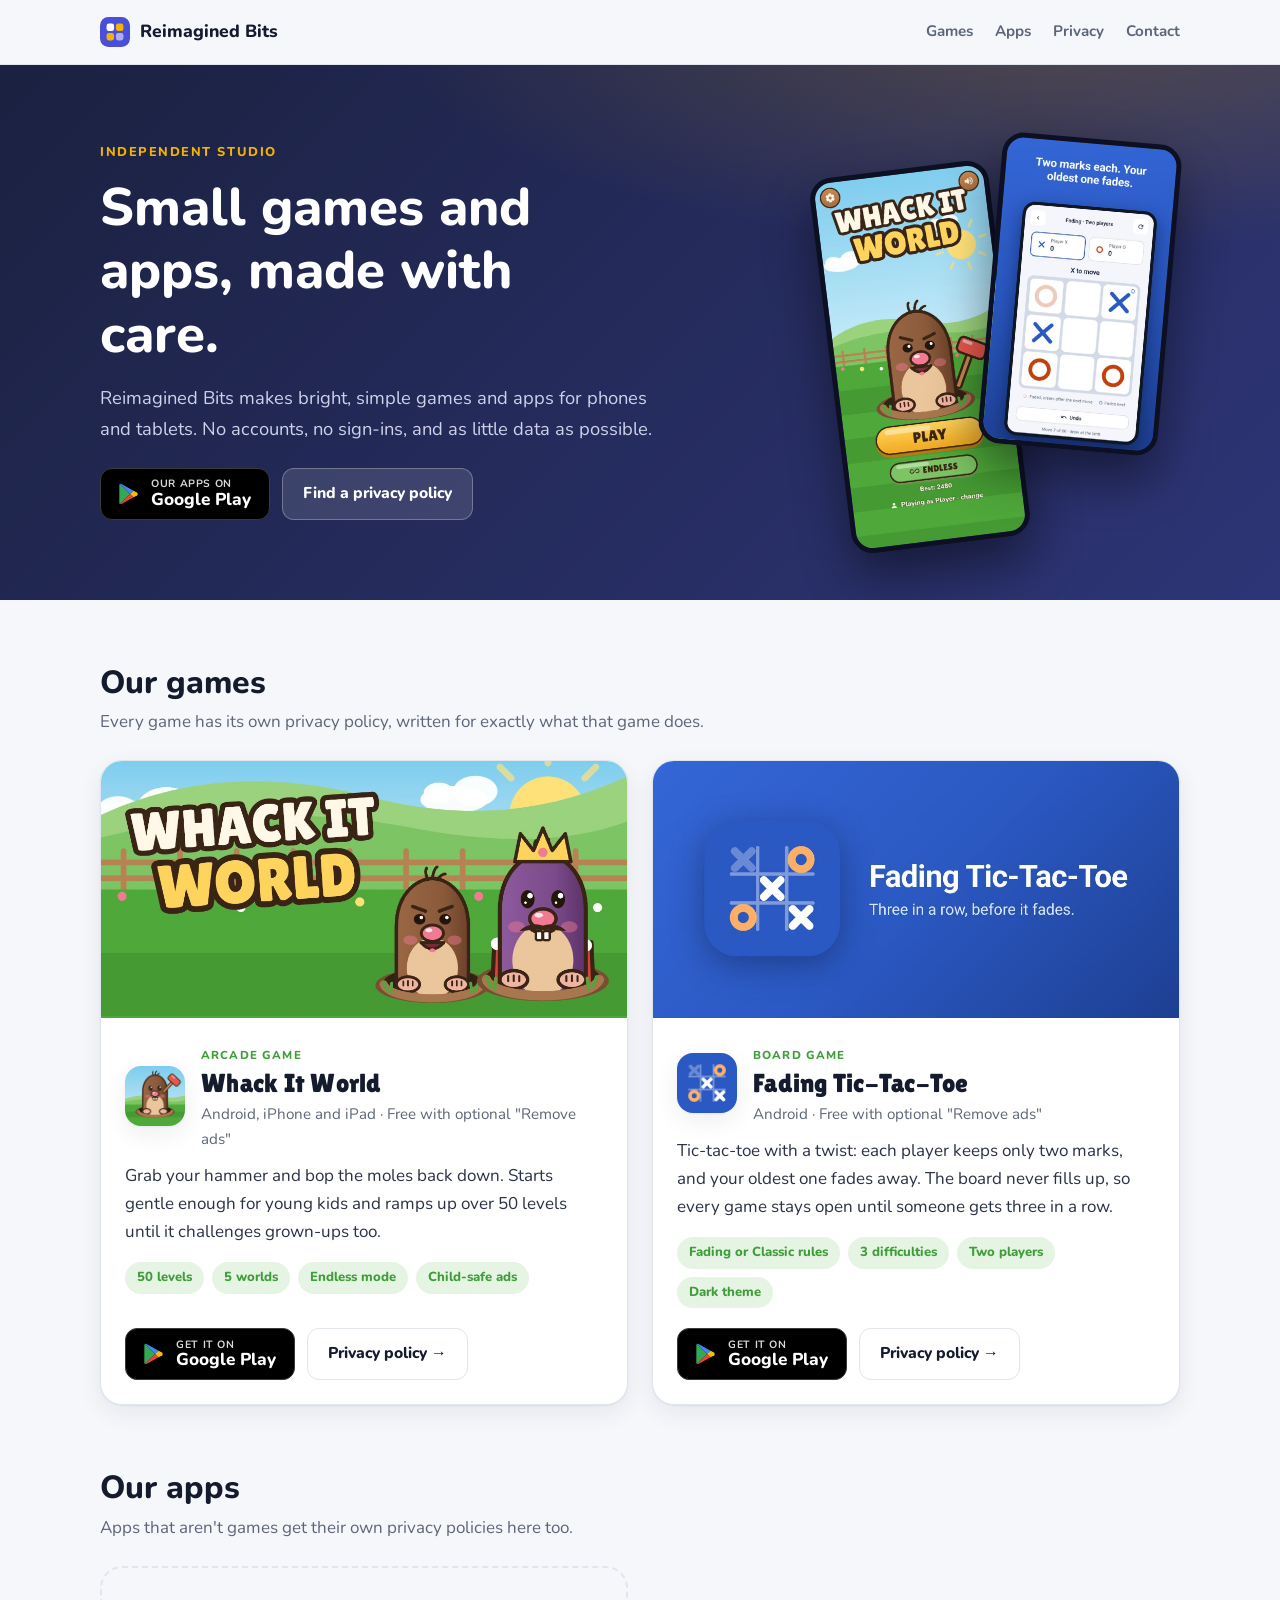
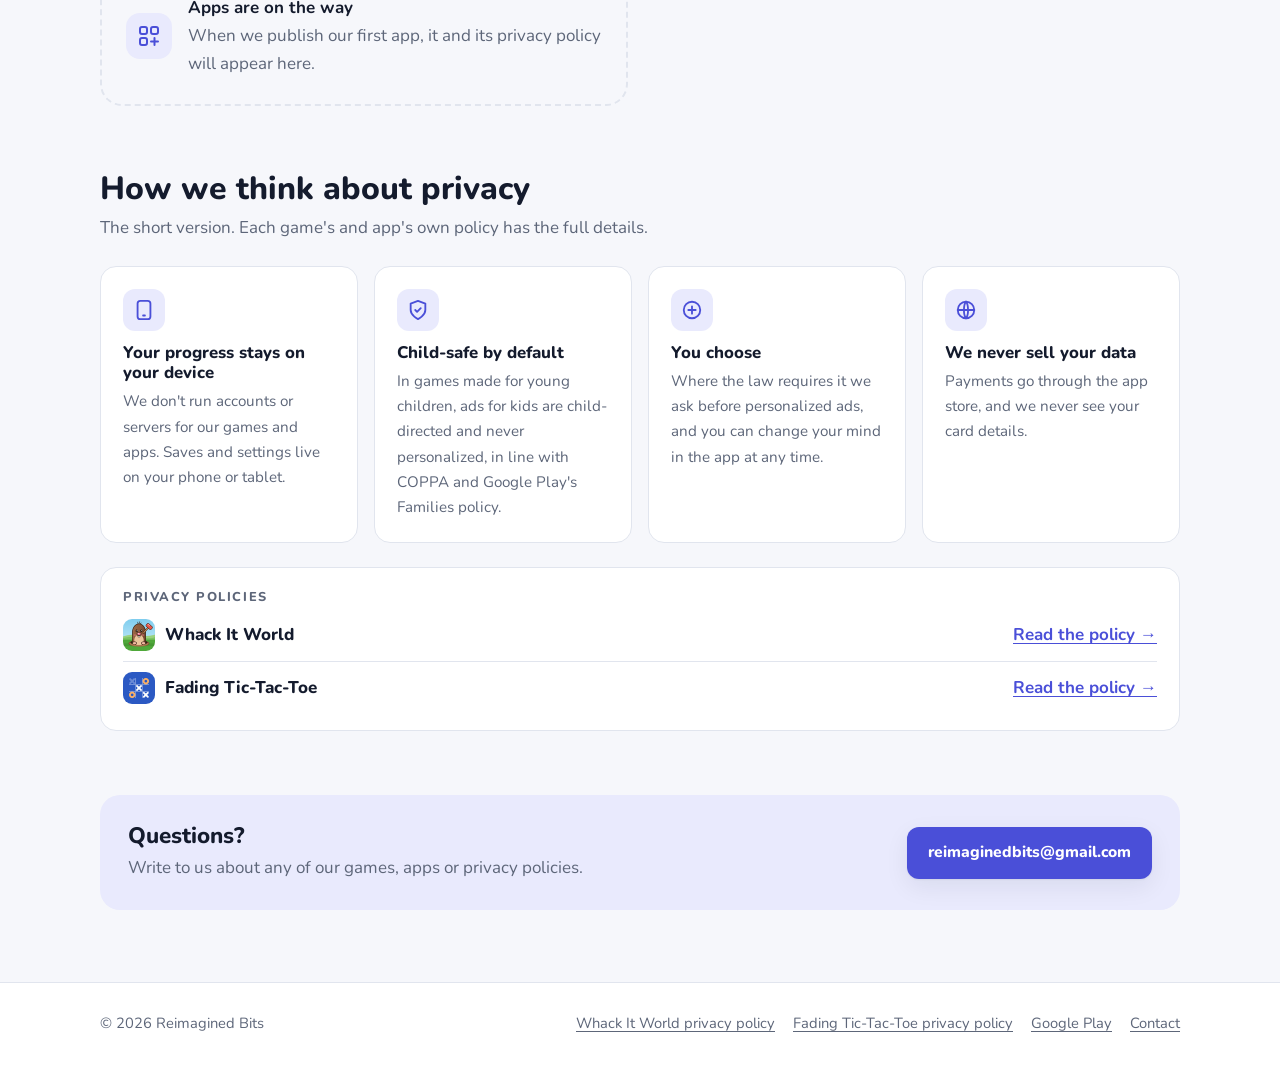
==== commit af19dfba: "Keep the shared index in its original colors The Fading Tic-Tac-Toe card on the index used the blue " ====
--- a/index.html
+++ b/index.html
@@ -86,7 +86,7 @@
           </div>
         </article>
 
-        <article class="product-card theme-blue">
+        <article class="product-card">
           <a class="banner" href="fading-tic-tac-toe/" tabindex="-1" aria-hidden="true"><img src="fading-tic-tac-toe/img/feature.jpg" alt="" width="1024" height="500" loading="lazy"></a>
           <div class="product-body">
             <div class="game-title">
--- a/assets/style.css
+++ b/assets/style.css
@@ -187,7 +187,7 @@
 .policy-index .name img { width: 32px; height: 32px; border-radius: 9px; }
 .policy-index a { font-weight: 700; }
 
-/* Per-app color themes. Put the class on <body> of a policy page, or on an index card. */
+/* Per-app color themes for policy pages. Put the class on the page's <body>; the shared index keeps the default colors. */
 .theme-blue {
   --hero-bg: linear-gradient(180deg, #3d73e3 0%, #1f469d 100%);
   --banner-bg: #3366d5;
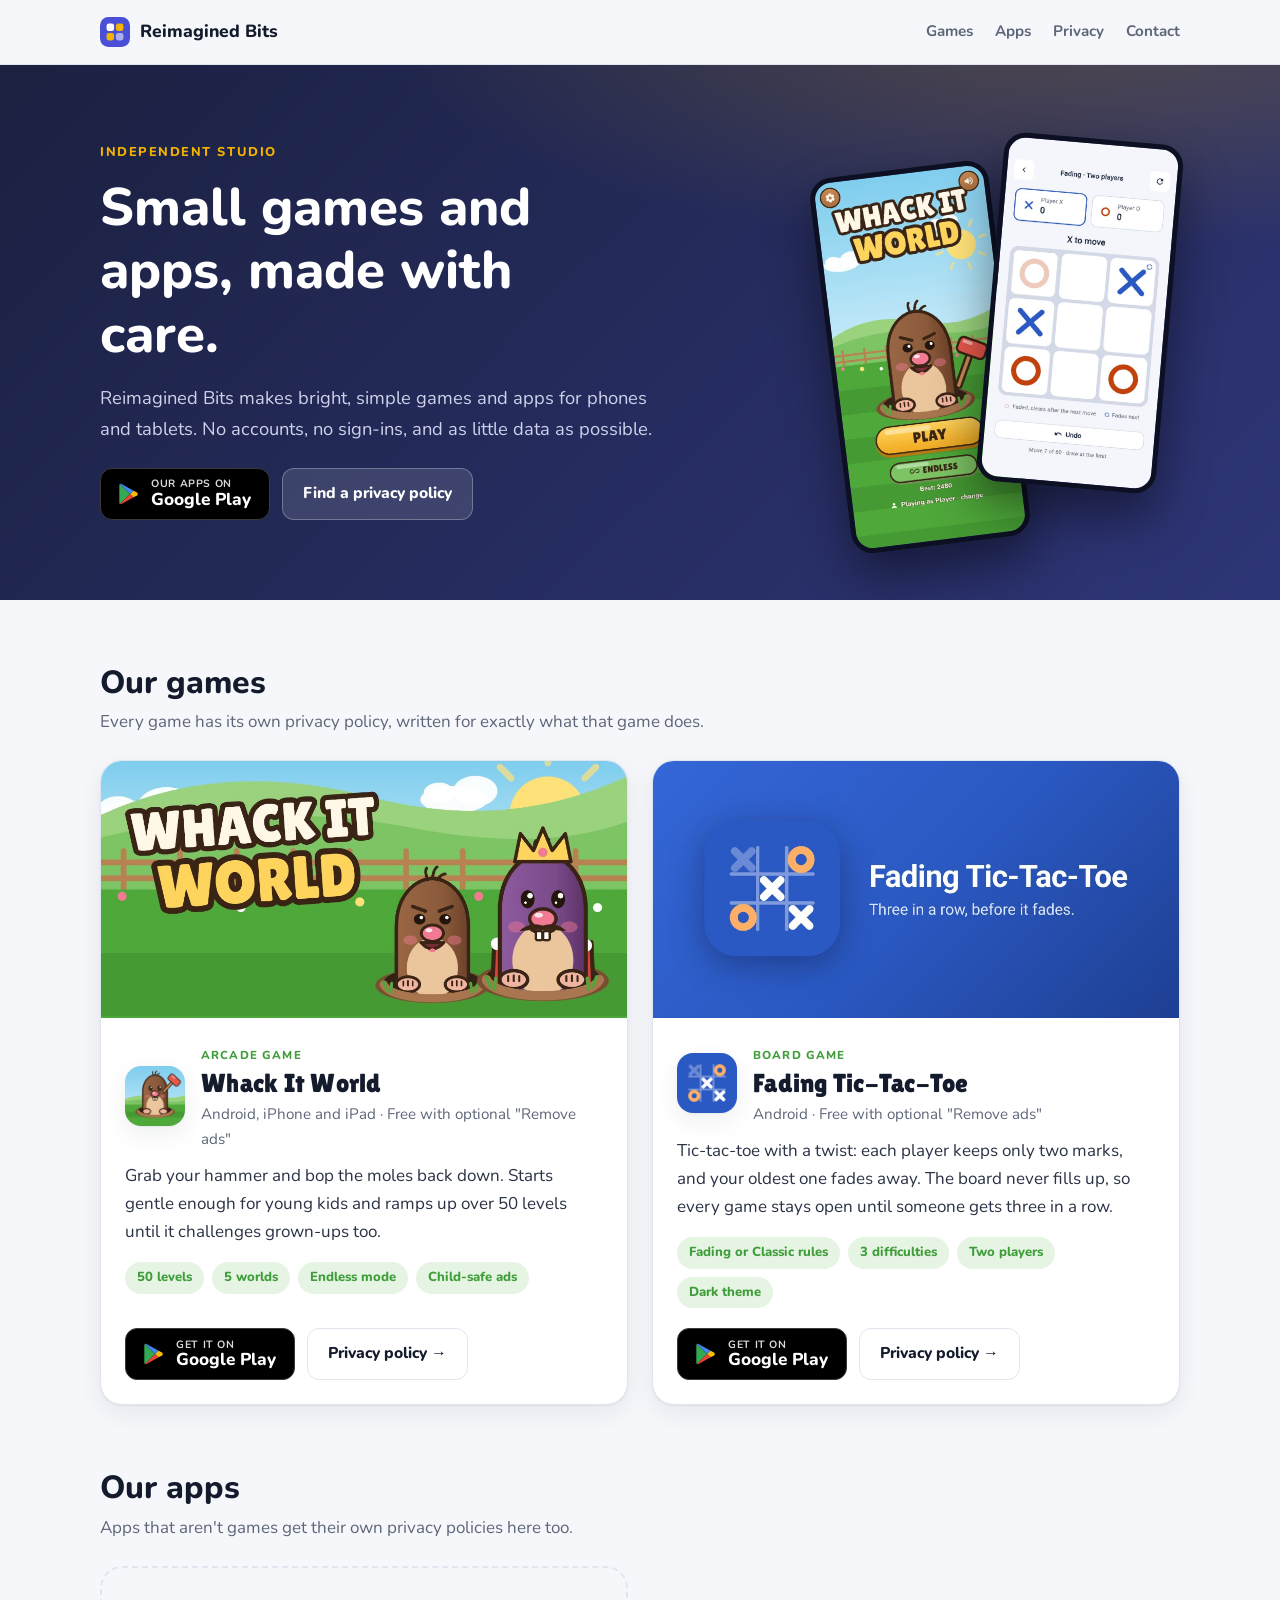
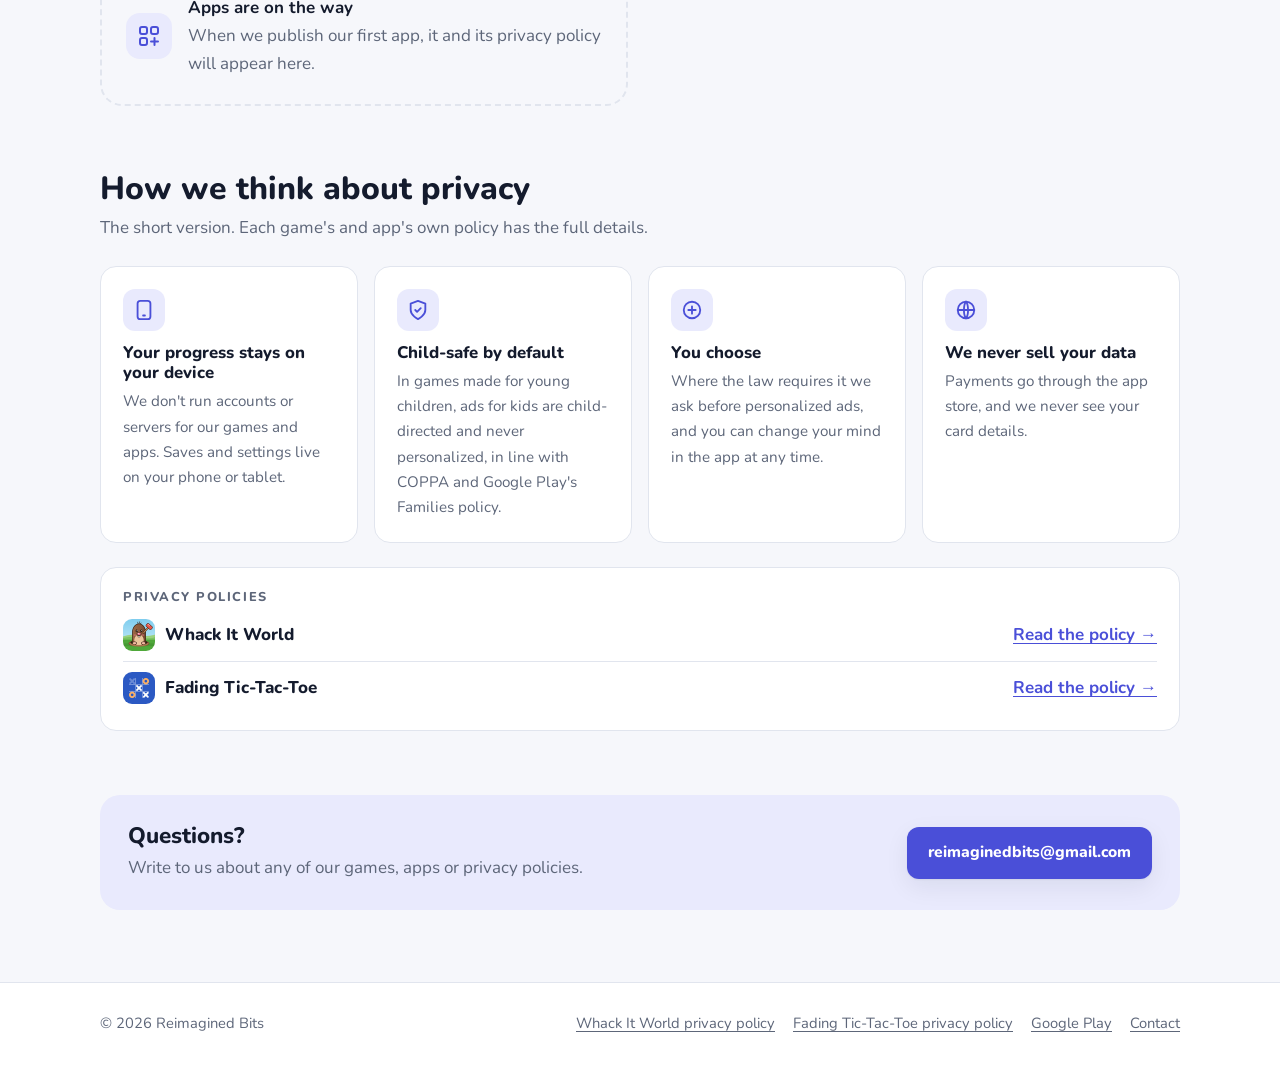
==== commit 065c2b26: "Update Fading Tic-Tac-Toe screenshots to the regenerated store images The game's Play Store screensh" ====
--- a/index.html
+++ b/index.html
@@ -47,7 +47,7 @@
       </div>
       <div class="hero-art" aria-hidden="true">
         <img src="whack-it-world/img/shot-home.jpg" alt="" width="540" height="1169">
-        <img src="fading-tic-tac-toe/img/shot-fading.jpg" alt="" width="540" height="960">
+        <img src="fading-tic-tac-toe/img/shot-fading.jpg" alt="" width="540" height="1080">
       </div>
     </div>
   </section>
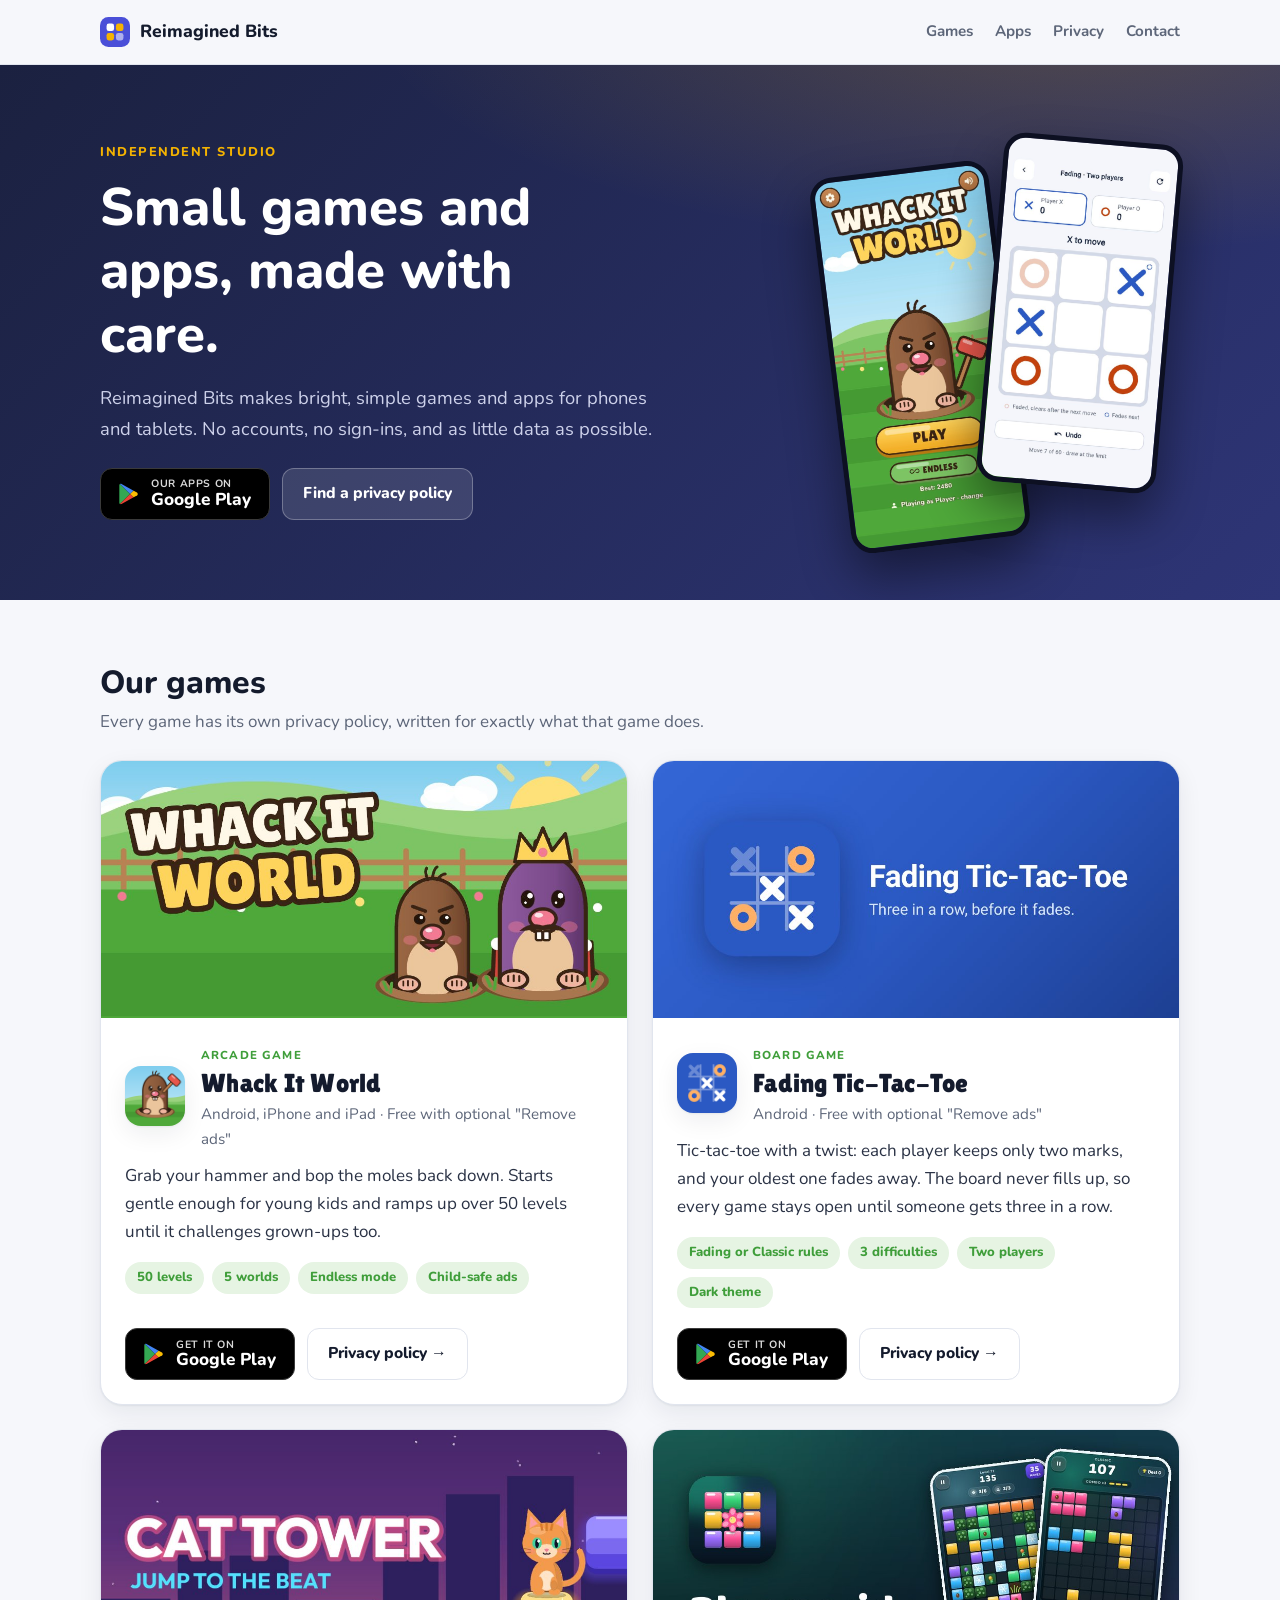
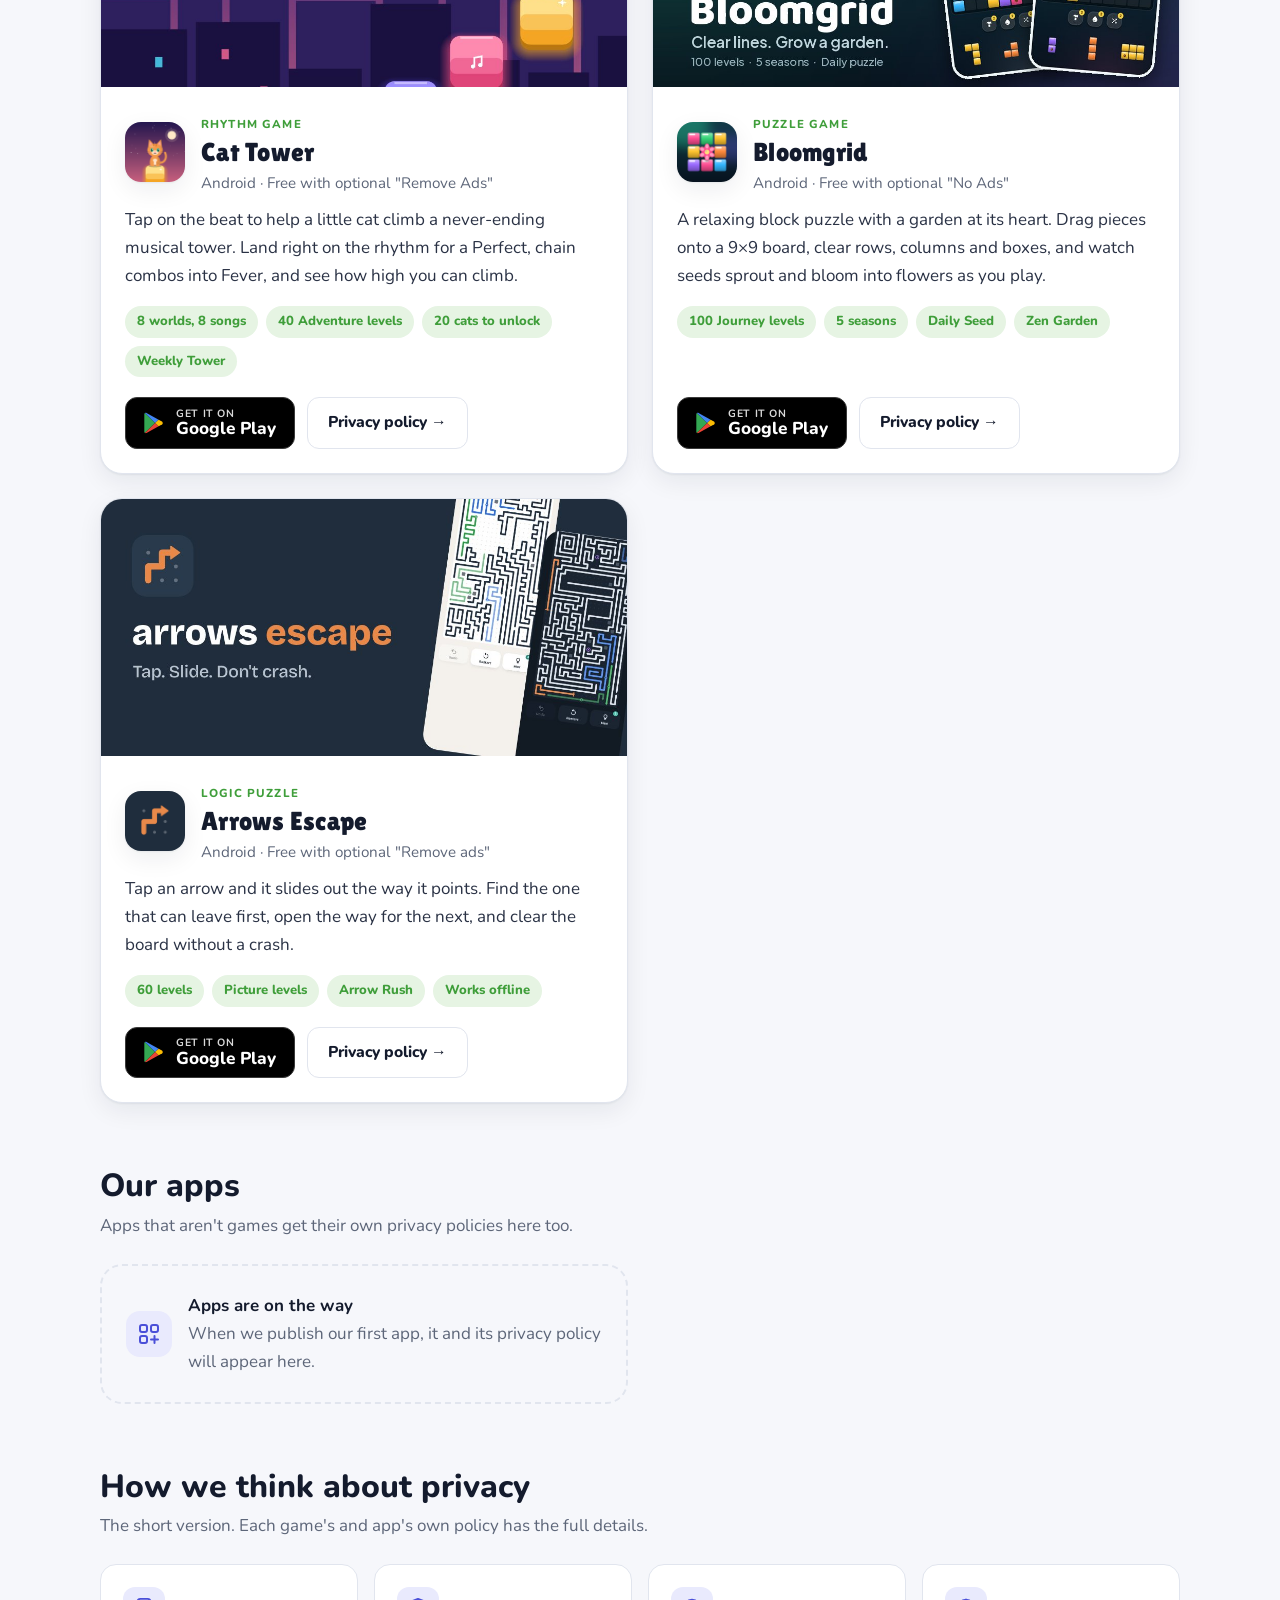
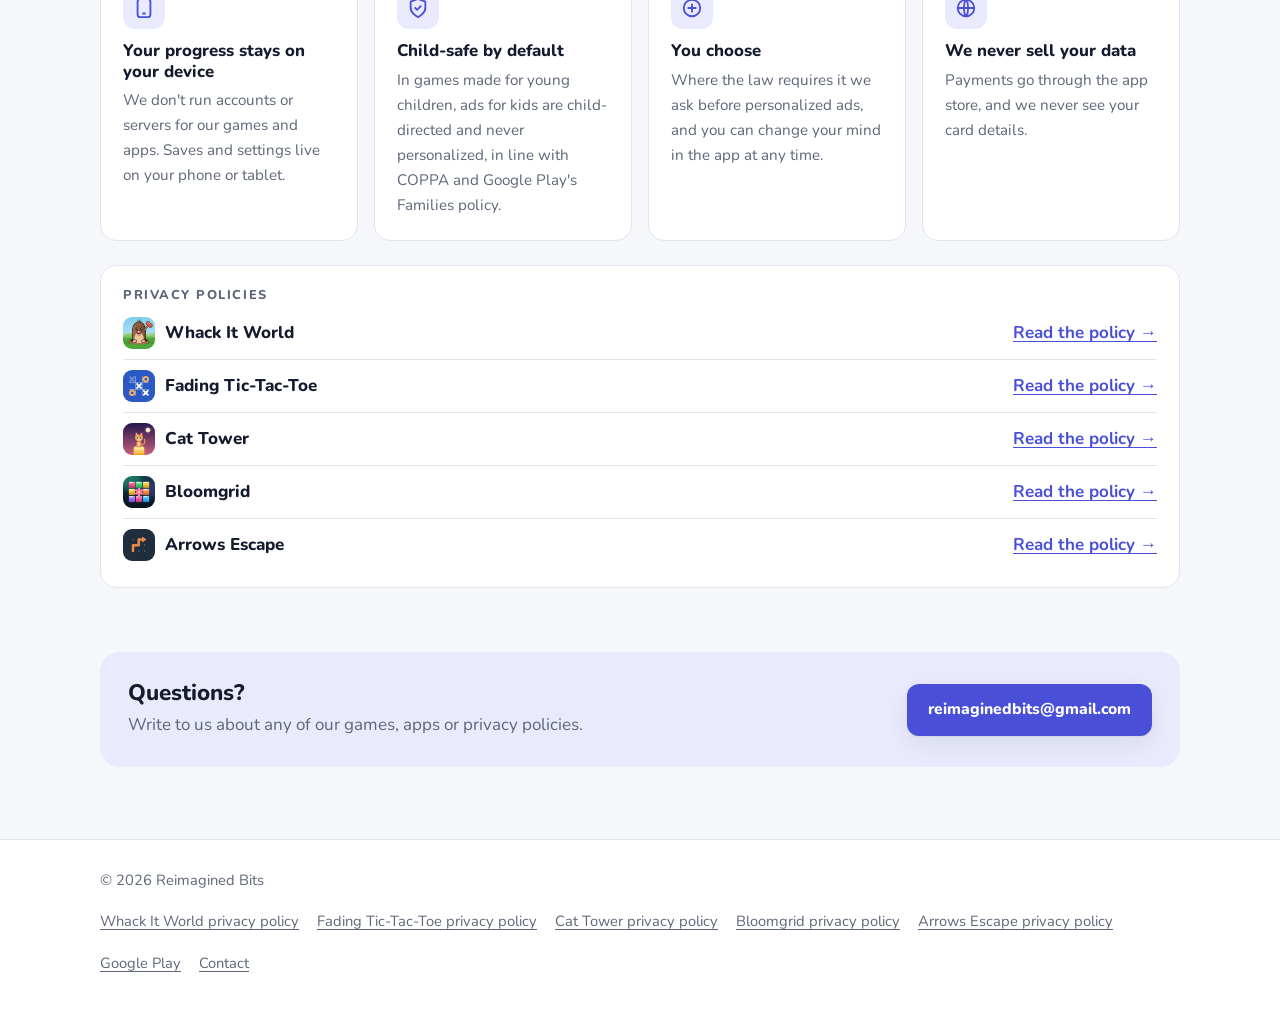
==== commit 7dfbb934: "Add Cat Tower, Bloomgrid and Arrows Escape privacy policies Adds a policy page for each game, built " ====
--- a/index.html
+++ b/index.html
@@ -102,11 +102,86 @@
               <li>Fading or Classic rules</li><li>3 difficulties</li><li>Two players</li><li>Dark theme</li>
             </ul>
             <div class="actions">
-              <a class="btn btn-play" href="https://play.google.com/store/apps/details?id=com.igorzhelezarski.fading_tic_tac_toe" rel="noopener">
+              <a class="btn btn-play" href="https://play.google.com/store/apps/details?id=com.reimaginedbits.tictactoe" rel="noopener">
                 <svg viewBox="0 0 24 24" aria-hidden="true"><path d="M4.5 2.8 14 12l-9.5 9.2c-.3-.2-.5-.6-.5-1V3.8c0-.4.2-.8.5-1Z" fill="#34a853"/><path d="m17.2 8.9-3.2 3.1L4.5 2.8l.2-.1c.4-.2.9-.2 1.3 0Z" fill="#4285f4"/><path d="m17.2 15.1-11.2 6.2c-.4.2-.9.2-1.3 0l-.2-.1L14 12Z" fill="#ea4335"/><path d="M20.3 10.6c.9.5.9 2.3 0 2.8l-3.1 1.7L14 12l3.2-3.1Z" fill="#fbbc04"/></svg>
                 <div><small>Get it on</small><span>Google Play</span></div>
               </a>
               <a class="btn btn-ghost" href="fading-tic-tac-toe/">Privacy policy &rarr;</a>
+            </div>
+          </div>
+        </article>
+
+        <article class="product-card">
+          <a class="banner" href="cat-tower/" tabindex="-1" aria-hidden="true"><img src="cat-tower/img/feature.jpg" alt="" width="1024" height="500" loading="lazy"></a>
+          <div class="product-body">
+            <div class="game-title">
+              <img src="cat-tower/img/icon.png" alt="" width="60" height="60">
+              <div>
+                <span class="kind">Rhythm game</span>
+                <h3>Cat Tower</h3>
+                <p class="sub">Android · Free with optional "Remove Ads"</p>
+              </div>
+            </div>
+            <p>Tap on the beat to help a little cat climb a never-ending musical tower. Land right on the rhythm for a Perfect, chain combos into Fever, and see how high you can climb.</p>
+            <ul class="tags">
+              <li>8 worlds, 8 songs</li><li>40 Adventure levels</li><li>20 cats to unlock</li><li>Weekly Tower</li>
+            </ul>
+            <div class="actions">
+              <a class="btn btn-play" href="https://play.google.com/store/apps/details?id=com.reimaginedbits.cattower" rel="noopener">
+                <svg viewBox="0 0 24 24" aria-hidden="true"><path d="M4.5 2.8 14 12l-9.5 9.2c-.3-.2-.5-.6-.5-1V3.8c0-.4.2-.8.5-1Z" fill="#34a853"/><path d="m17.2 8.9-3.2 3.1L4.5 2.8l.2-.1c.4-.2.9-.2 1.3 0Z" fill="#4285f4"/><path d="m17.2 15.1-11.2 6.2c-.4.2-.9.2-1.3 0l-.2-.1L14 12Z" fill="#ea4335"/><path d="M20.3 10.6c.9.5.9 2.3 0 2.8l-3.1 1.7L14 12l3.2-3.1Z" fill="#fbbc04"/></svg>
+                <div><small>Get it on</small><span>Google Play</span></div>
+              </a>
+              <a class="btn btn-ghost" href="cat-tower/">Privacy policy &rarr;</a>
+            </div>
+          </div>
+        </article>
+
+        <article class="product-card">
+          <a class="banner" href="bloomgrid/" tabindex="-1" aria-hidden="true"><img src="bloomgrid/img/feature.jpg" alt="" width="1024" height="500" loading="lazy"></a>
+          <div class="product-body">
+            <div class="game-title">
+              <img src="bloomgrid/img/icon.png" alt="" width="60" height="60">
+              <div>
+                <span class="kind">Puzzle game</span>
+                <h3>Bloomgrid</h3>
+                <p class="sub">Android · Free with optional "No Ads"</p>
+              </div>
+            </div>
+            <p>A relaxing block puzzle with a garden at its heart. Drag pieces onto a 9×9 board, clear rows, columns and boxes, and watch seeds sprout and bloom into flowers as you play.</p>
+            <ul class="tags">
+              <li>100 Journey levels</li><li>5 seasons</li><li>Daily Seed</li><li>Zen Garden</li>
+            </ul>
+            <div class="actions">
+              <a class="btn btn-play" href="https://play.google.com/store/apps/details?id=com.reimaginedbits.bloomgrid" rel="noopener">
+                <svg viewBox="0 0 24 24" aria-hidden="true"><path d="M4.5 2.8 14 12l-9.5 9.2c-.3-.2-.5-.6-.5-1V3.8c0-.4.2-.8.5-1Z" fill="#34a853"/><path d="m17.2 8.9-3.2 3.1L4.5 2.8l.2-.1c.4-.2.9-.2 1.3 0Z" fill="#4285f4"/><path d="m17.2 15.1-11.2 6.2c-.4.2-.9.2-1.3 0l-.2-.1L14 12Z" fill="#ea4335"/><path d="M20.3 10.6c.9.5.9 2.3 0 2.8l-3.1 1.7L14 12l3.2-3.1Z" fill="#fbbc04"/></svg>
+                <div><small>Get it on</small><span>Google Play</span></div>
+              </a>
+              <a class="btn btn-ghost" href="bloomgrid/">Privacy policy &rarr;</a>
+            </div>
+          </div>
+        </article>
+
+        <article class="product-card">
+          <a class="banner" href="arrows-escape/" tabindex="-1" aria-hidden="true"><img src="arrows-escape/img/feature.jpg" alt="" width="1024" height="500" loading="lazy"></a>
+          <div class="product-body">
+            <div class="game-title">
+              <img src="arrows-escape/img/icon.png" alt="" width="60" height="60">
+              <div>
+                <span class="kind">Logic puzzle</span>
+                <h3>Arrows Escape</h3>
+                <p class="sub">Android · Free with optional "Remove ads"</p>
+              </div>
+            </div>
+            <p>Tap an arrow and it slides out the way it points. Find the one that can leave first, open the way for the next, and clear the board without a crash.</p>
+            <ul class="tags">
+              <li>60 levels</li><li>Picture levels</li><li>Arrow Rush</li><li>Works offline</li>
+            </ul>
+            <div class="actions">
+              <a class="btn btn-play" href="https://play.google.com/store/apps/details?id=com.reimaginedbits.arrowsescape" rel="noopener">
+                <svg viewBox="0 0 24 24" aria-hidden="true"><path d="M4.5 2.8 14 12l-9.5 9.2c-.3-.2-.5-.6-.5-1V3.8c0-.4.2-.8.5-1Z" fill="#34a853"/><path d="m17.2 8.9-3.2 3.1L4.5 2.8l.2-.1c.4-.2.9-.2 1.3 0Z" fill="#4285f4"/><path d="m17.2 15.1-11.2 6.2c-.4.2-.9.2-1.3 0l-.2-.1L14 12Z" fill="#ea4335"/><path d="M20.3 10.6c.9.5.9 2.3 0 2.8l-3.1 1.7L14 12l3.2-3.1Z" fill="#fbbc04"/></svg>
+                <div><small>Get it on</small><span>Google Play</span></div>
+              </a>
+              <a class="btn btn-ghost" href="arrows-escape/">Privacy policy &rarr;</a>
             </div>
           </div>
         </article>
@@ -168,6 +243,9 @@
         <ul>
           <li><span class="name"><img src="whack-it-world/img/icon-64.png" alt="" width="32" height="32">Whack It World</span><a href="whack-it-world/">Read the policy &rarr;</a></li>
           <li><span class="name"><img src="fading-tic-tac-toe/img/icon-64.png" alt="" width="32" height="32">Fading Tic-Tac-Toe</span><a href="fading-tic-tac-toe/">Read the policy &rarr;</a></li>
+          <li><span class="name"><img src="cat-tower/img/icon-64.png" alt="" width="32" height="32">Cat Tower</span><a href="cat-tower/">Read the policy &rarr;</a></li>
+          <li><span class="name"><img src="bloomgrid/img/icon-64.png" alt="" width="32" height="32">Bloomgrid</span><a href="bloomgrid/">Read the policy &rarr;</a></li>
+          <li><span class="name"><img src="arrows-escape/img/icon-64.png" alt="" width="32" height="32">Arrows Escape</span><a href="arrows-escape/">Read the policy &rarr;</a></li>
           <!-- Add one <li> for every game and app. -->
         </ul>
       </div>
@@ -193,6 +271,9 @@
     <div class="links">
       <a href="whack-it-world/">Whack It World privacy policy</a>
       <a href="fading-tic-tac-toe/">Fading Tic-Tac-Toe privacy policy</a>
+      <a href="cat-tower/">Cat Tower privacy policy</a>
+      <a href="bloomgrid/">Bloomgrid privacy policy</a>
+      <a href="arrows-escape/">Arrows Escape privacy policy</a>
       <a href="https://play.google.com/store/apps/developer?id=Reimagined+Bits" rel="noopener">Google Play</a>
       <a href="mailto:reimaginedbits@gmail.com">Contact</a>
     </div>
--- a/assets/style.css
+++ b/assets/style.css
@@ -197,6 +197,29 @@
 @media (prefers-color-scheme: dark) {
   .theme-blue { --game: #93b2ff; --game-soft: #1c2747; }
 }
+.theme-purple {
+  --hero-bg: linear-gradient(180deg, #6a3fb0 0%, #33205f 100%);
+  --banner-bg: #3a2468;
+  --game: #7a3fc4;
+  --game-soft: #f0e8fb;
+}
+.theme-teal {
+  --hero-bg: linear-gradient(180deg, #1f6d6a 0%, #0b2a33 100%);
+  --banner-bg: #0f3a3f;
+  --game: #1b7f72;
+  --game-soft: #e1f3ef;
+}
+.theme-slate {
+  --hero-bg: linear-gradient(180deg, #34465f 0%, #1f2d3d 100%);
+  --banner-bg: #1f2d3d;
+  --game: #d4631c;
+  --game-soft: #fcebdf;
+}
+@media (prefers-color-scheme: dark) {
+  .theme-purple { --game: #c6a4ff; --game-soft: #2a1f45; }
+  .theme-teal { --game: #7fd8c6; --game-soft: #14302f; }
+  .theme-slate { --game: #ffa36b; --game-soft: #3a2619; }
+}
 
 /* Policy page */
 .policy-hero { background: var(--hero-bg, linear-gradient(180deg, #8ccf5c 0%, #4ba43f 100%)); color: #fff; position: relative; overflow: hidden; }
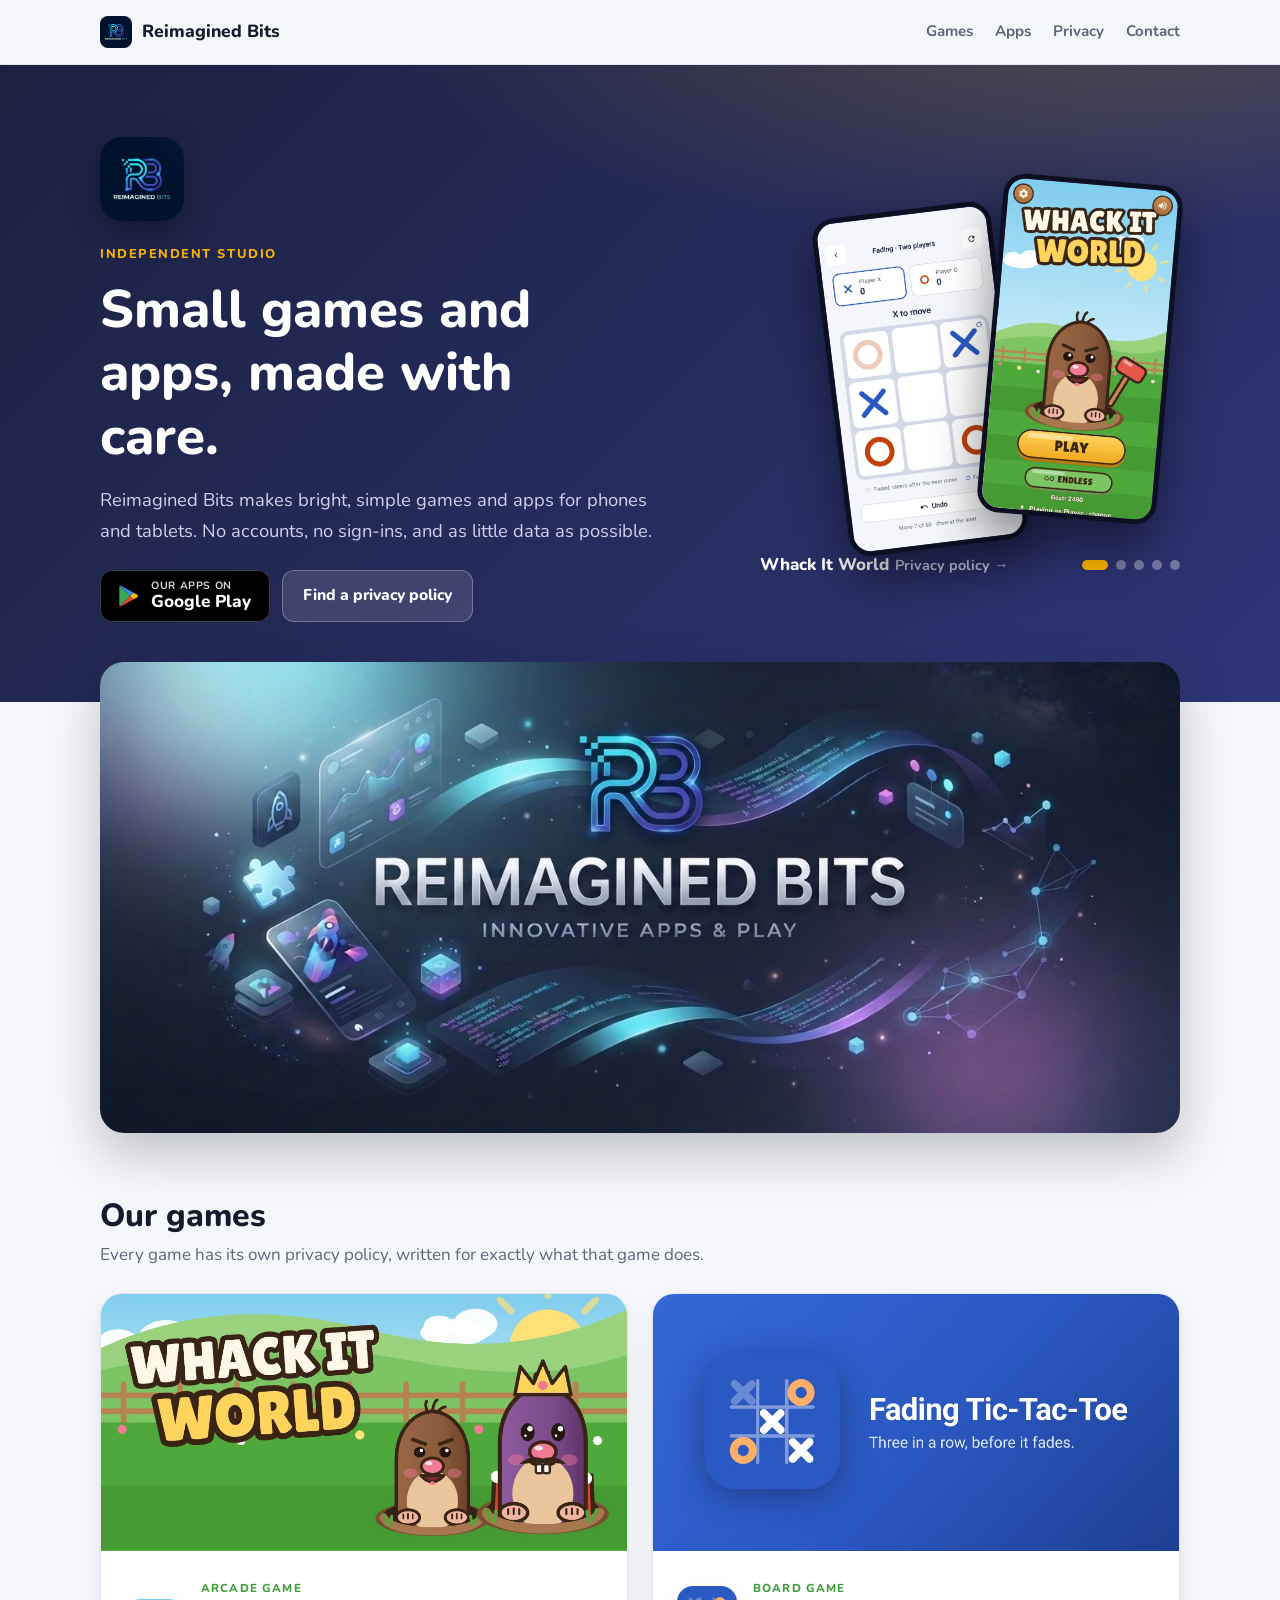
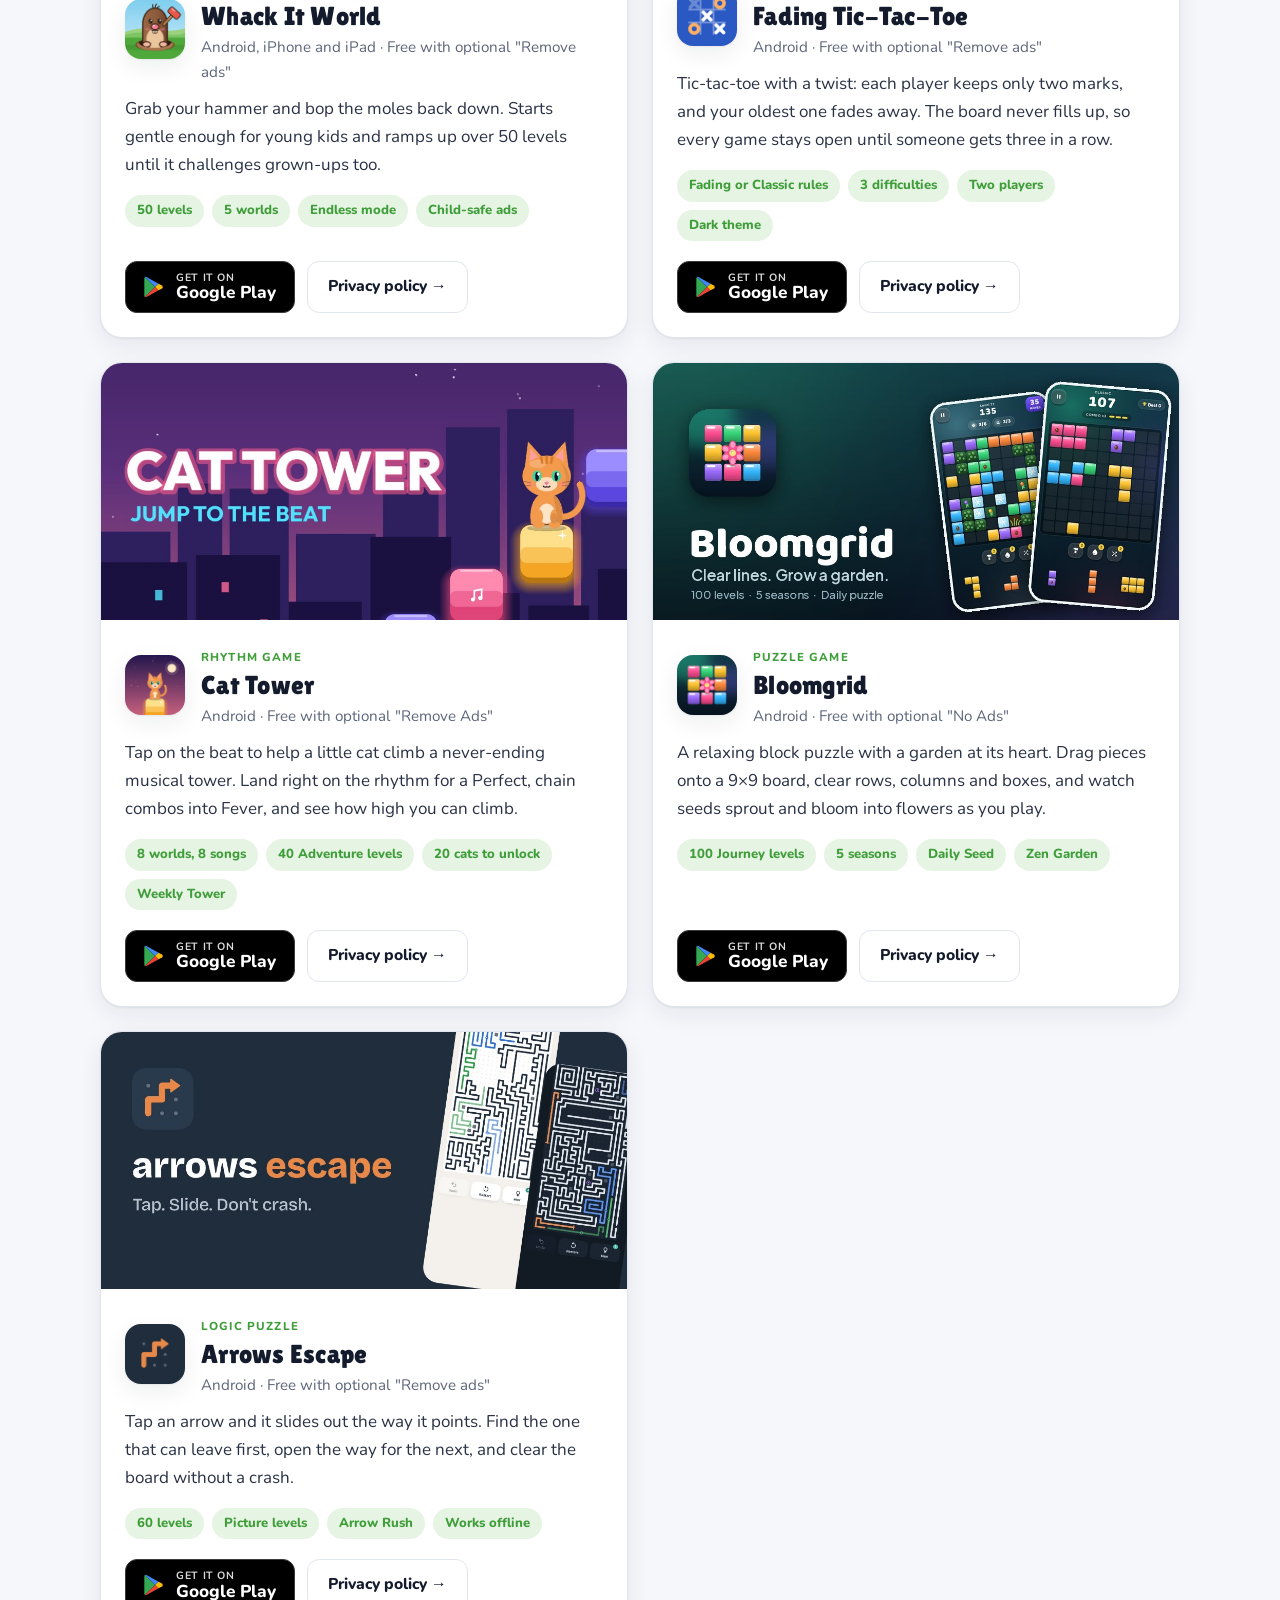
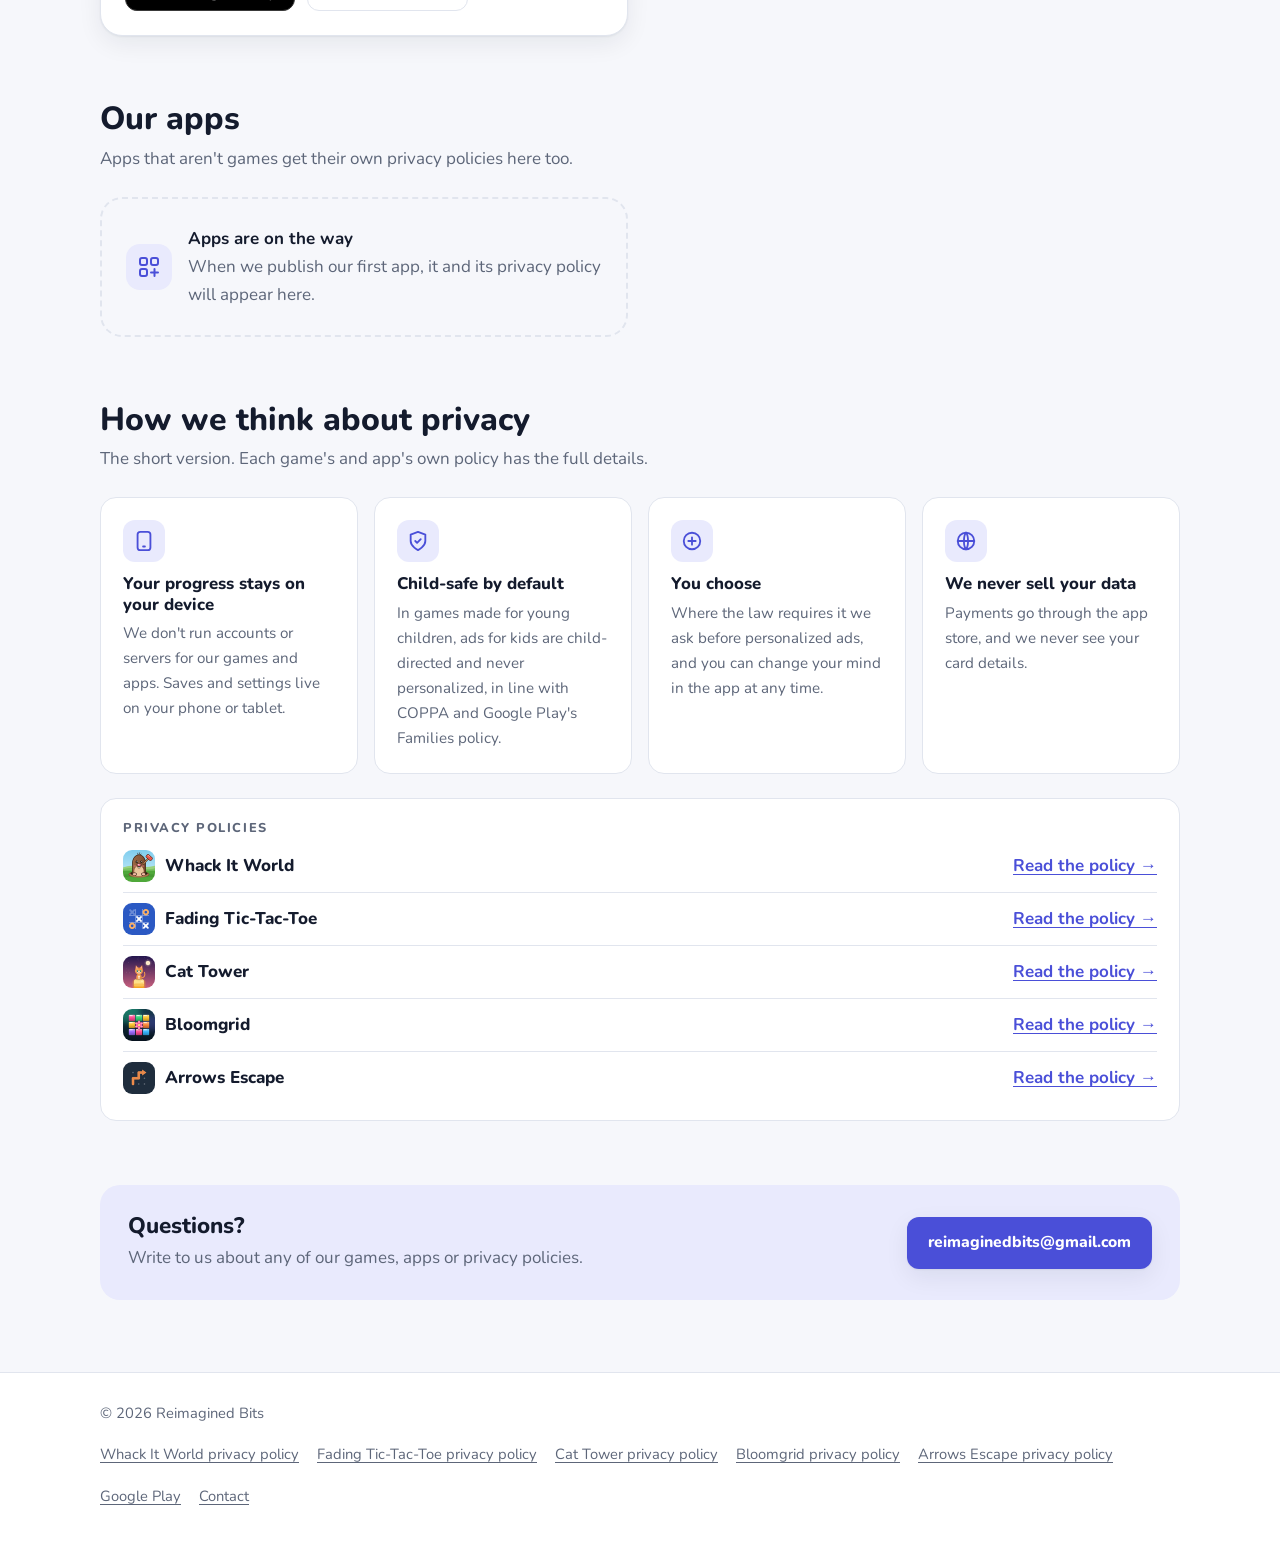
==== commit d84caddf: "Add Reimagined Bits logo, featured image and a games slider to the index The header and hero use the" ====
--- a/index.html
+++ b/index.html
@@ -7,8 +7,8 @@
   <meta name="description" content="Reimagined Bits makes games and apps for phones and tablets. Find them and their privacy policies here.">
   <meta property="og:title" content="Reimagined Bits">
   <meta property="og:description" content="Games and apps for phones and tablets, and their privacy policies.">
-  <meta property="og:image" content="whack-it-world/img/feature.jpg">
-  <link rel="icon" href="whack-it-world/img/icon-64.png">
+  <meta property="og:image" content="assets/brand/featured.jpg">
+  <link rel="icon" href="assets/brand/logo-64.png">
   <link rel="preload" href="assets/fonts/nunito-400.woff2" as="font" type="font/woff2" crossorigin>
   <link rel="stylesheet" href="assets/style.css">
 </head>
@@ -18,7 +18,7 @@
 <header class="site-header">
   <div class="wrap">
     <a class="brand" href="./" aria-label="Reimagined Bits home">
-      <svg viewBox="0 0 32 32" aria-hidden="true"><rect width="32" height="32" rx="9" fill="#4a4fd8"/><rect x="7" y="7" width="8" height="8" rx="2.5" fill="#fff"/><rect x="17" y="7" width="8" height="8" rx="2.5" fill="#f5b301"/><rect x="7" y="17" width="8" height="8" rx="2.5" fill="#f5b301"/><rect x="17" y="17" width="8" height="8" rx="2.5" fill="#fff" opacity=".55"/></svg>
+      <img src="assets/brand/logo-64.png" alt="" width="32" height="32">
       Reimagined Bits
     </a>
     <nav class="nav" aria-label="Main">
@@ -34,6 +34,7 @@
   <section class="hero">
     <div class="wrap">
       <div>
+      <img class="hero-logo" src="assets/brand/logo.png" alt="Reimagined Bits logo" width="84" height="84">
       <span class="eyebrow">Independent studio</span>
       <h1>Small games and apps, made with care.</h1>
       <p>Reimagined Bits makes bright, simple games and apps for phones and tablets. No accounts, no sign-ins, and as little data as possible.</p>
@@ -45,12 +46,23 @@
         <a class="btn btn-light" href="#privacy">Find a privacy policy</a>
       </div>
       </div>
-      <div class="hero-art" aria-hidden="true">
-        <img src="whack-it-world/img/shot-home.jpg" alt="" width="540" height="1169">
-        <img src="fading-tic-tac-toe/img/shot-fading.jpg" alt="" width="540" height="1080">
-      </div>
-    </div>
-  </section>
+      <div class="hero-art" role="region" aria-roledescription="carousel" aria-label="Our games">
+        <a class="slide" href="whack-it-world/" data-name="Whack It World" tabindex="-1"><img src="whack-it-world/img/shot-home.jpg" alt="Whack It World" width="540" height="960"></a>
+        <a class="slide" href="fading-tic-tac-toe/" data-name="Fading Tic-Tac-Toe" tabindex="-1"><img src="fading-tic-tac-toe/img/shot-fading.jpg" alt="Fading Tic-Tac-Toe" width="540" height="960"></a>
+        <a class="slide" href="cat-tower/" data-name="Cat Tower" tabindex="-1"><img src="cat-tower/img/shot-home.jpg" alt="Cat Tower" width="540" height="960"></a>
+        <a class="slide" href="bloomgrid/" data-name="Bloomgrid" tabindex="-1"><img src="bloomgrid/img/shot-home.jpg" alt="Bloomgrid" width="540" height="960"></a>
+        <a class="slide" href="arrows-escape/" data-name="Arrows Escape" tabindex="-1"><img src="arrows-escape/img/shot-home.jpg" alt="Arrows Escape" width="540" height="960"></a>
+        <div class="caption">
+          <a id="slide-link" href="whack-it-world/">Whack It World<span>Privacy policy &rarr;</span></a>
+          <div class="dots" role="group" aria-label="Choose a game"></div>
+        </div>
+      </div>
+    </div>
+  </section>
+
+  <div class="wrap brand-banner">
+    <img src="assets/brand/featured.jpg" alt="Reimagined Bits: Innovative apps and play" width="1376" height="768">
+  </div>
 
   <section id="games" class="section">
     <div class="wrap">
@@ -279,5 +291,38 @@
     </div>
   </div>
 </footer>
+<script>
+// Hero slider: the front phone shows one game, the back phone the next, and they move on every few seconds.
+(function () {
+  var art = document.querySelector('.hero-art');
+  if (!art) return;
+  var slides = [].slice.call(art.querySelectorAll('.slide'));
+  var link = document.getElementById('slide-link');
+  var dots = art.querySelector('.dots');
+  var n = slides.length, cur = 0, timer = null;
+  var still = window.matchMedia && window.matchMedia('(prefers-reduced-motion: reduce)').matches;
+  slides.forEach(function (s, i) {
+    var b = document.createElement('button');
+    b.type = 'button';
+    b.setAttribute('aria-label', s.dataset.name);
+    b.addEventListener('click', function () { show(i); restart(); });
+    dots.appendChild(b);
+  });
+  function show(i) {
+    var prev = cur; cur = (i + n) % n;
+    slides.forEach(function (s, k) {
+      s.className = 'slide' + (k === cur ? ' is-front' : k === (cur + 1) % n ? ' is-back' : k === prev && prev !== cur ? ' is-out' : ' is-in');
+      s.tabIndex = k === cur ? 0 : -1;
+    });
+    [].forEach.call(dots.children, function (d, k) { d.setAttribute('aria-current', k === cur ? 'true' : 'false'); });
+    link.href = slides[cur].getAttribute('href');
+    link.firstChild.nodeValue = slides[cur].dataset.name;
+  }
+  function restart() { if (still) return; clearInterval(timer); timer = setInterval(function () { show(cur + 1); }, 3500); }
+  art.addEventListener('mouseenter', function () { clearInterval(timer); });
+  art.addEventListener('mouseleave', restart);
+  show(0); restart();
+})();
+</script>
 </body>
 </html>
--- a/assets/style.css
+++ b/assets/style.css
@@ -283,16 +283,39 @@
 
 .gallery { margin-top: 56px; }
 
-/* Index hero art: two tilted phones on wide screens */
+/* Index hero: brand logo, and a slider of tilted phones that cycles through every game */
 .hero .wrap { display: grid; gap: 32px; align-items: center; }
-.hero-art { display: none; position: relative; height: 380px; }
+.hero-logo { display: block; width: 84px; height: 84px; border-radius: 22px; margin-bottom: 18px; box-shadow: 0 10px 30px rgba(0,0,0,.35); }
+.brand img { width: 32px; height: 32px; border-radius: 8px; flex: none; }
+.hero-art { position: relative; height: 400px; max-width: 420px; width: 100%; justify-self: center; }
 @media (min-width: 900px) {
   .hero .wrap { grid-template-columns: 1.1fr .9fr; }
-  .hero-art { display: block; }
-}
-.hero-art img { position: absolute; width: 180px; border-radius: 22px; border: 5px solid #0d1022; box-shadow: 0 24px 50px rgba(0,0,0,.45); }
-.hero-art img:first-child { right: 170px; top: 30px; transform: rotate(-7deg); }
-.hero-art img:last-child { right: 10px; top: 0; transform: rotate(5deg); }
+  .hero-art { justify-self: end; }
+}
+.hero-art .slide { position: absolute; top: 0; right: 10px; width: 180px; margin: 0; opacity: 0; pointer-events: none;
+  transform: translateX(-120px) rotate(-12deg) scale(.9);
+  transition: transform .8s cubic-bezier(.2,.7,.2,1), opacity .8s ease, right .8s cubic-bezier(.2,.7,.2,1), top .8s cubic-bezier(.2,.7,.2,1); }
+.hero-art .slide img { display: block; width: 100%; aspect-ratio: 9 / 17; object-fit: cover; object-position: top; border-radius: 22px; border: 5px solid #0d1022; box-shadow: 0 24px 50px rgba(0,0,0,.45); }
+.hero-art .slide.is-back { right: 170px; top: 30px; opacity: 1; z-index: 1; transform: rotate(-7deg); }
+.hero-art .slide.is-front { right: 10px; top: 0; opacity: 1; z-index: 2; pointer-events: auto; transform: rotate(5deg); }
+.hero-art .slide.is-out { right: -40px; top: 10px; opacity: 0; z-index: 3; transform: rotate(14deg) scale(.95); }
+.hero-art .slide.is-in { right: 300px; top: 50px; opacity: 0; transform: rotate(-12deg) scale(.9); }
+.hero-art .caption { position: absolute; left: 0; right: 0; bottom: 0; display: flex; align-items: center; justify-content: space-between; gap: 12px; }
+.hero-art .caption a { color: #fff; font-weight: 800; text-decoration: none; }
+.hero-art .caption a span { color: #cdd1ea; font-weight: 700; font-size: .9rem; margin-left: 6px; }
+.hero-art .dots { display: flex; gap: 8px; }
+.hero-art .dots button { width: 10px; height: 10px; padding: 0; border: 0; border-radius: 999px; background: rgba(255,255,255,.35); cursor: pointer; transition: width .3s ease, background .3s ease; }
+.hero-art .dots button[aria-current="true"] { width: 26px; background: var(--accent); }
+@media (max-width: 899px) {
+  .hero-art { height: 360px; max-width: 340px; }
+  .hero-art .slide { width: 150px; }
+  .hero-art .slide.is-back { right: 140px; }
+}
+@media (prefers-reduced-motion: reduce) { .hero-art .slide { transition: opacity .3s ease; } }
+
+/* Brand banner under the index hero */
+.brand-banner { margin-top: -40px; position: relative; z-index: 1; }
+.brand-banner img { display: block; width: 100%; height: auto; aspect-ratio: 1376 / 600; object-fit: cover; border-radius: 24px; box-shadow: 0 20px 50px rgba(20,27,45,.25); }
 
 .gallery .shots { grid-auto-columns: minmax(150px, 220px); }
 
